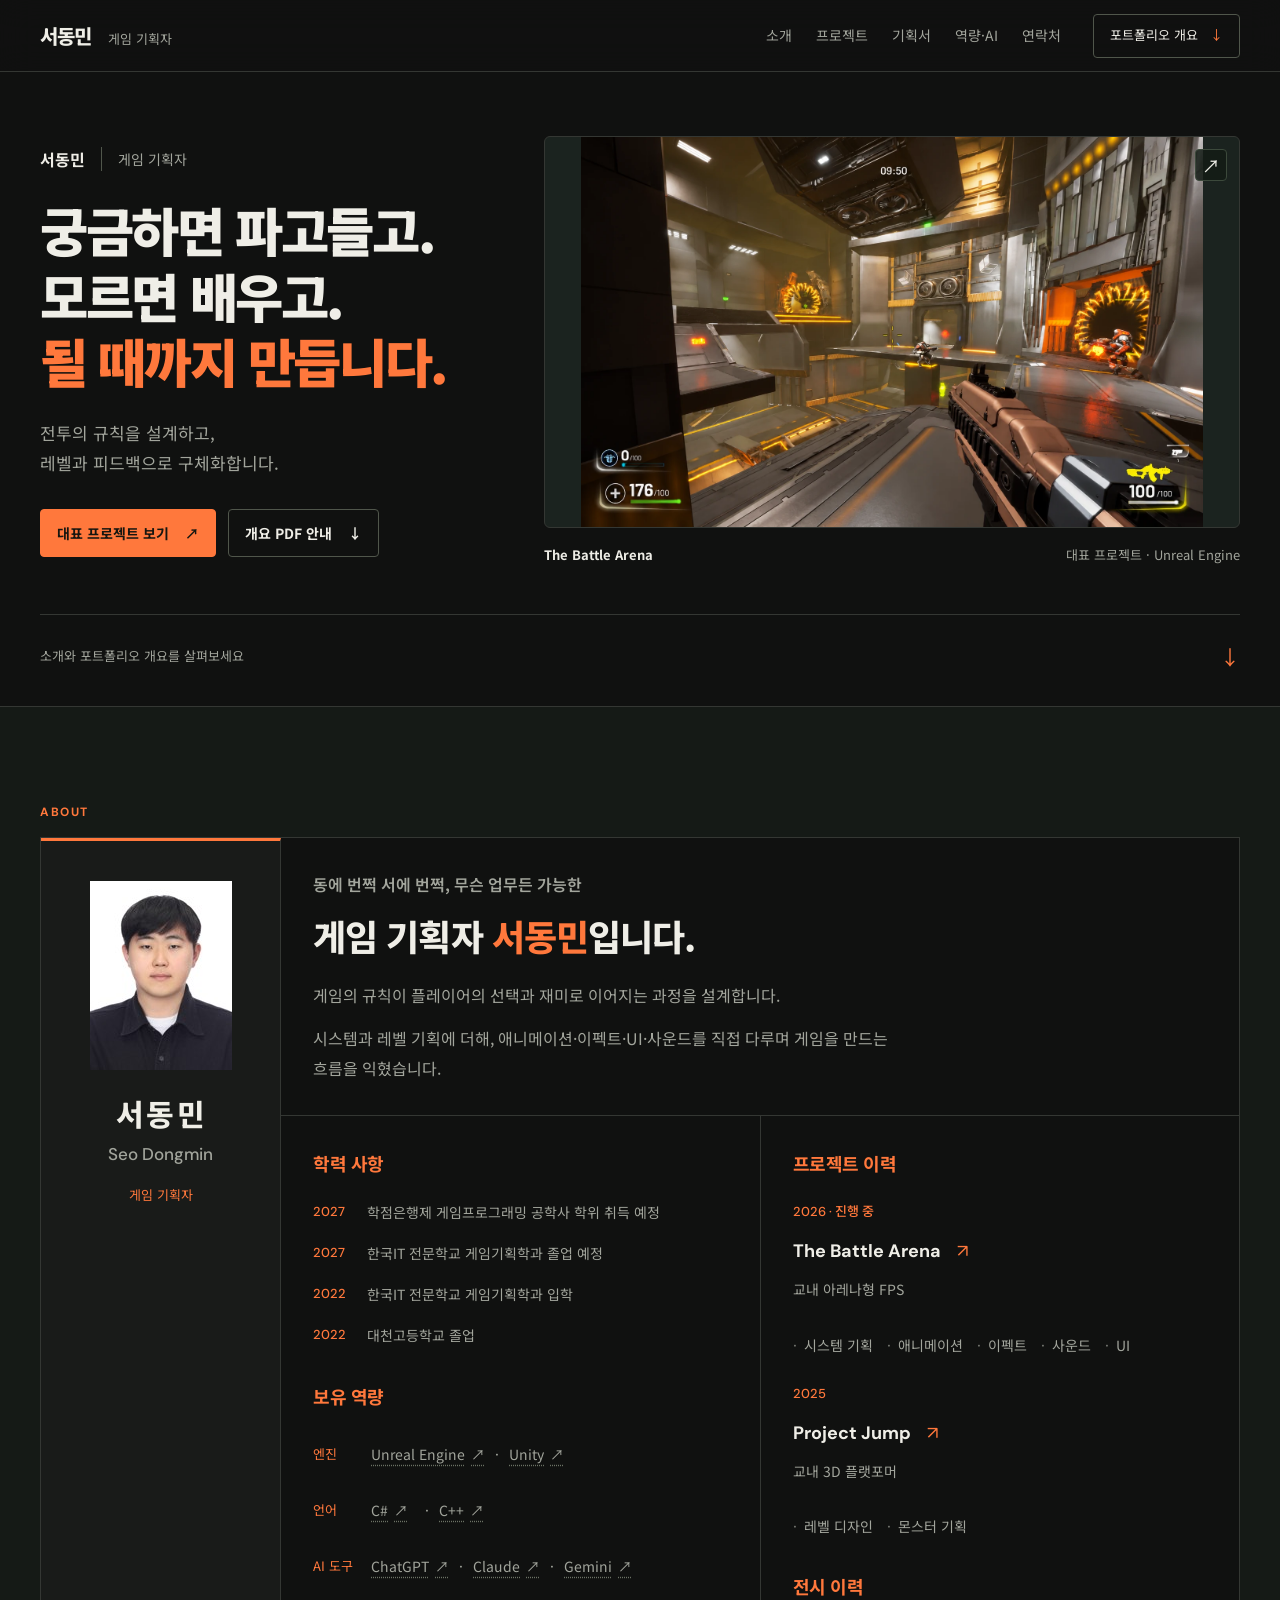
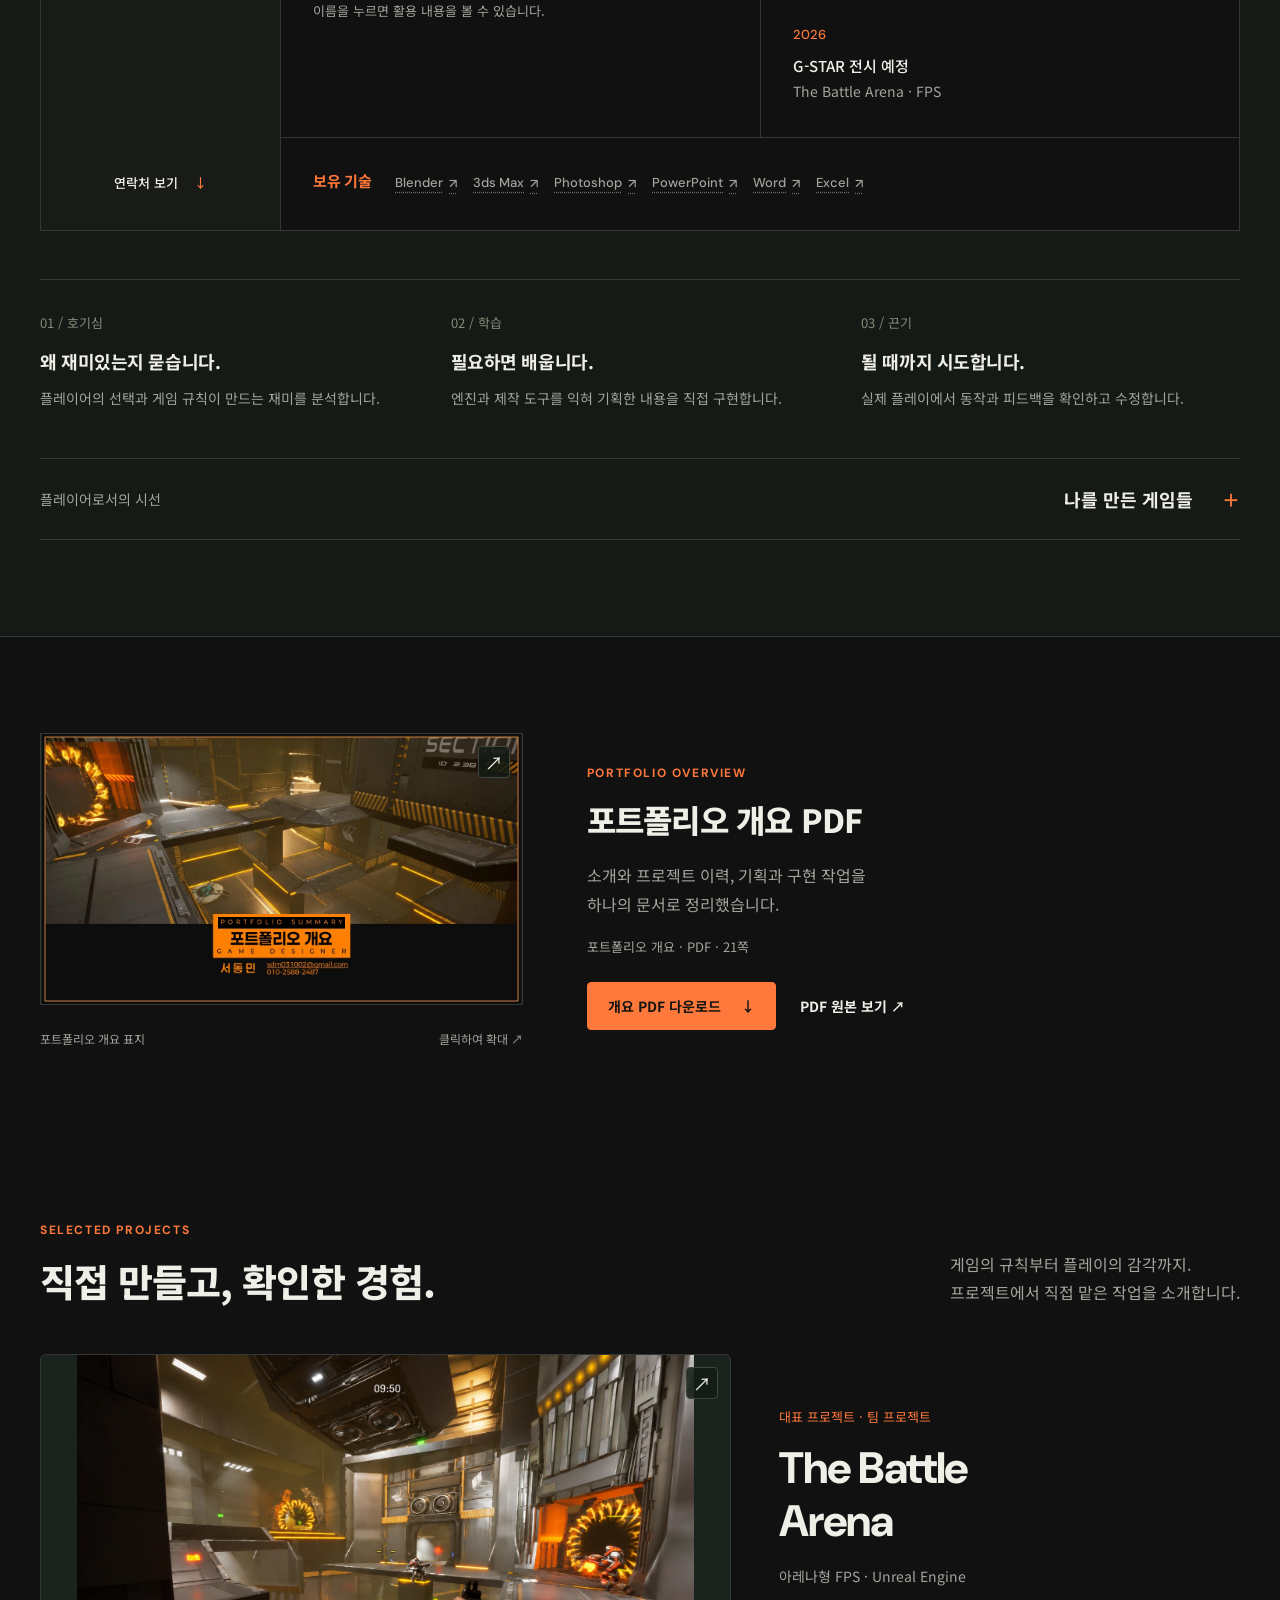
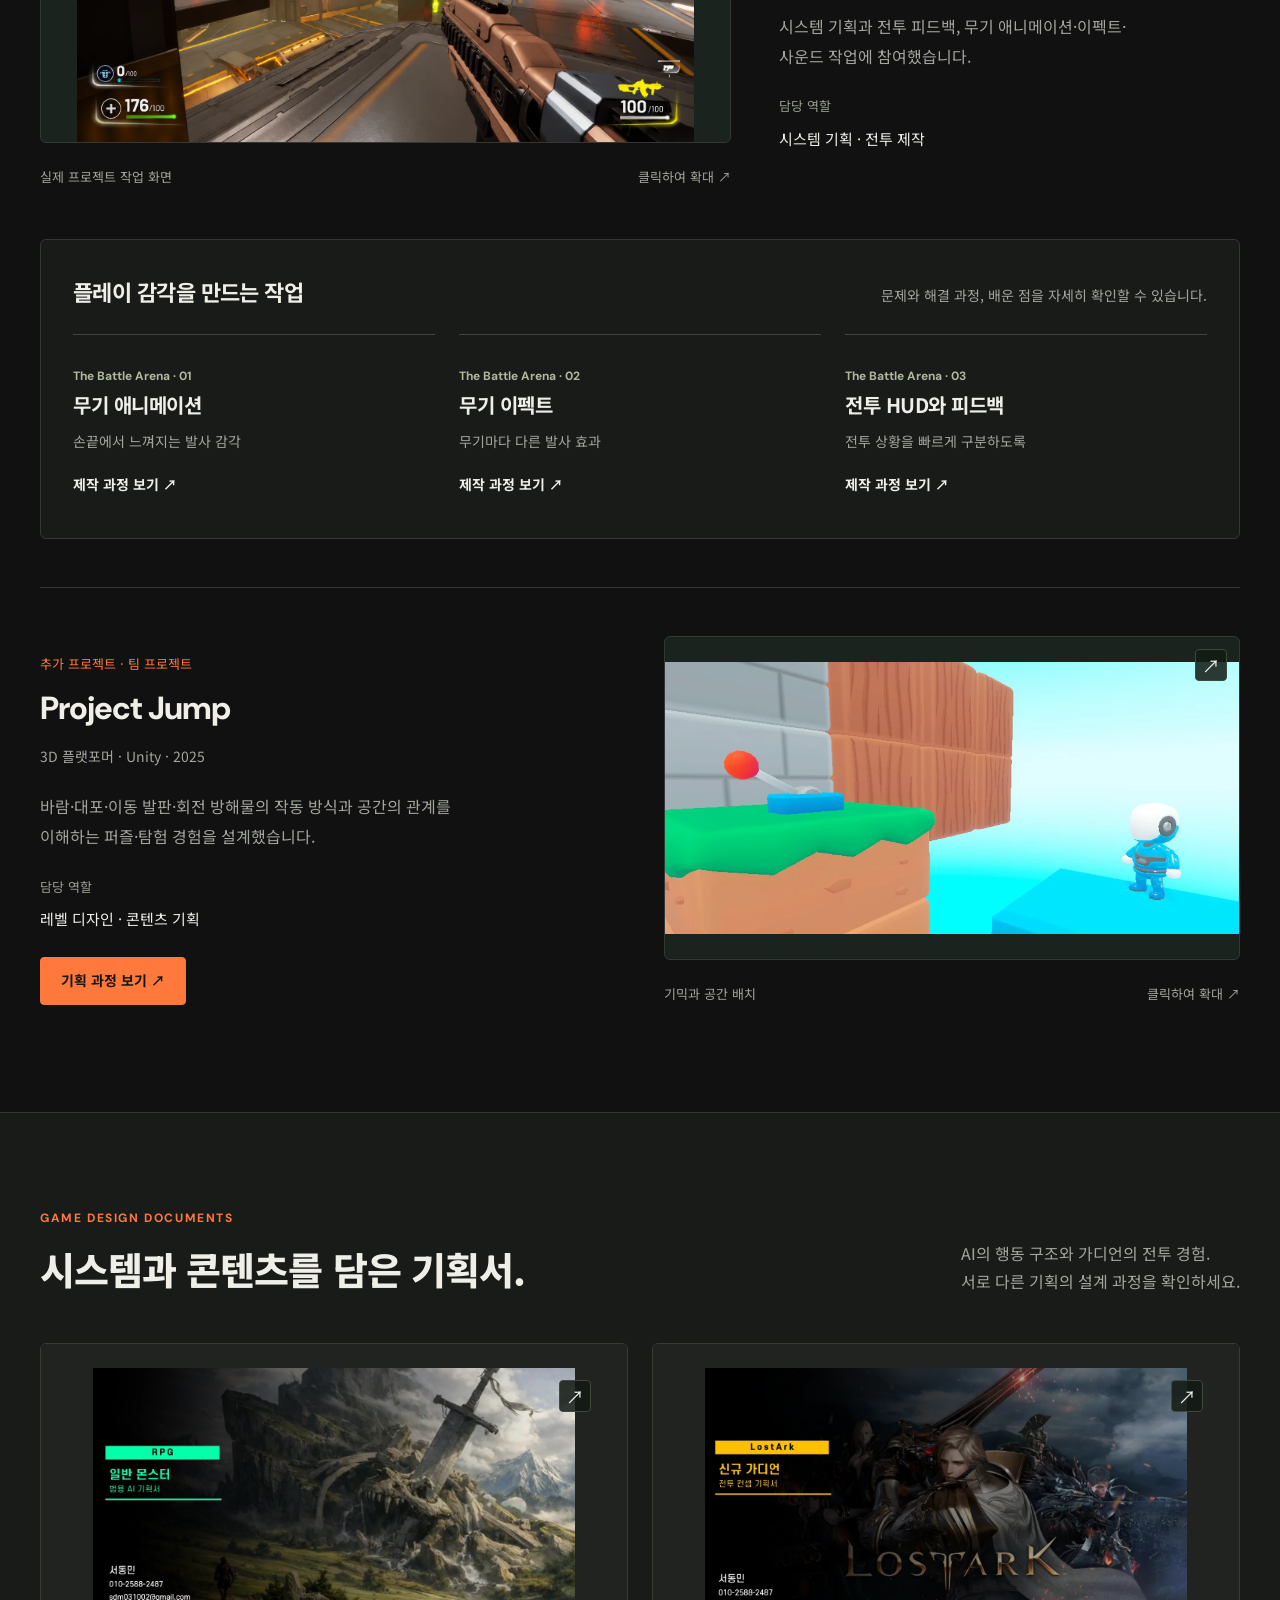
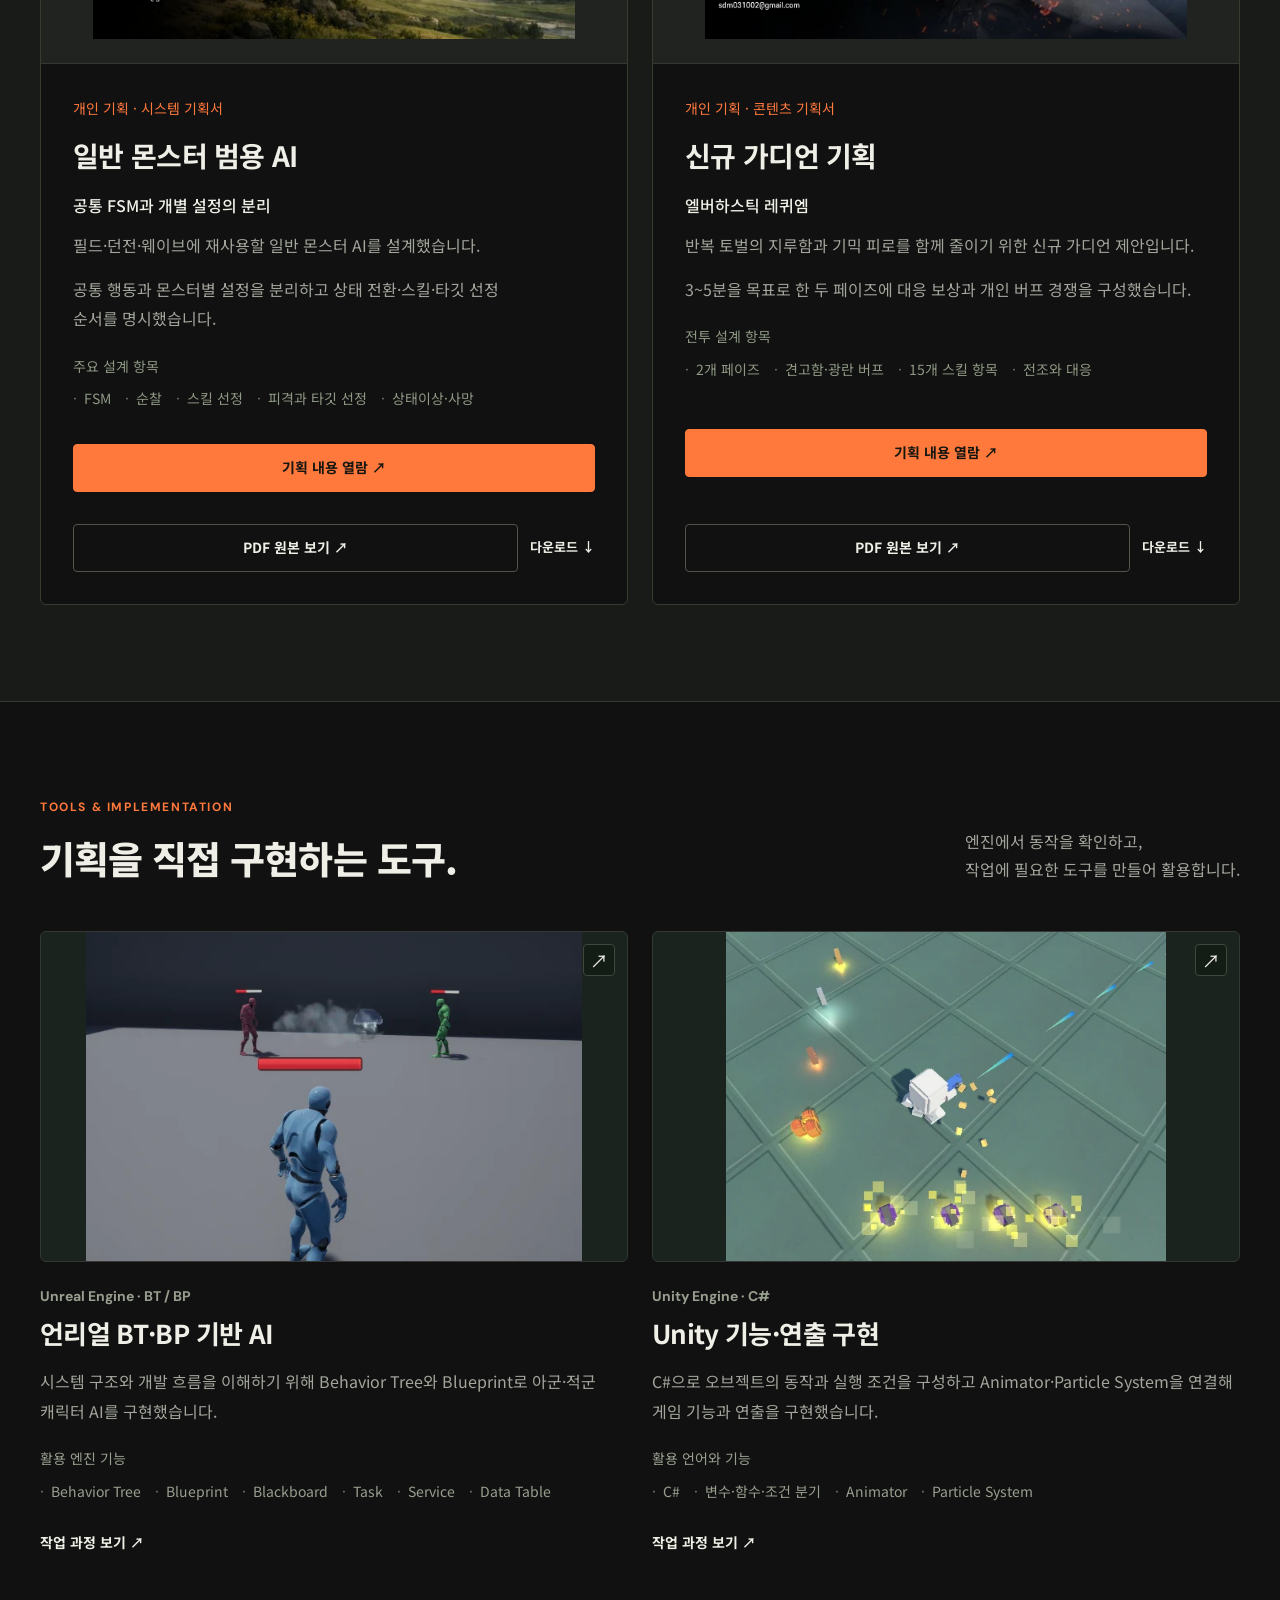
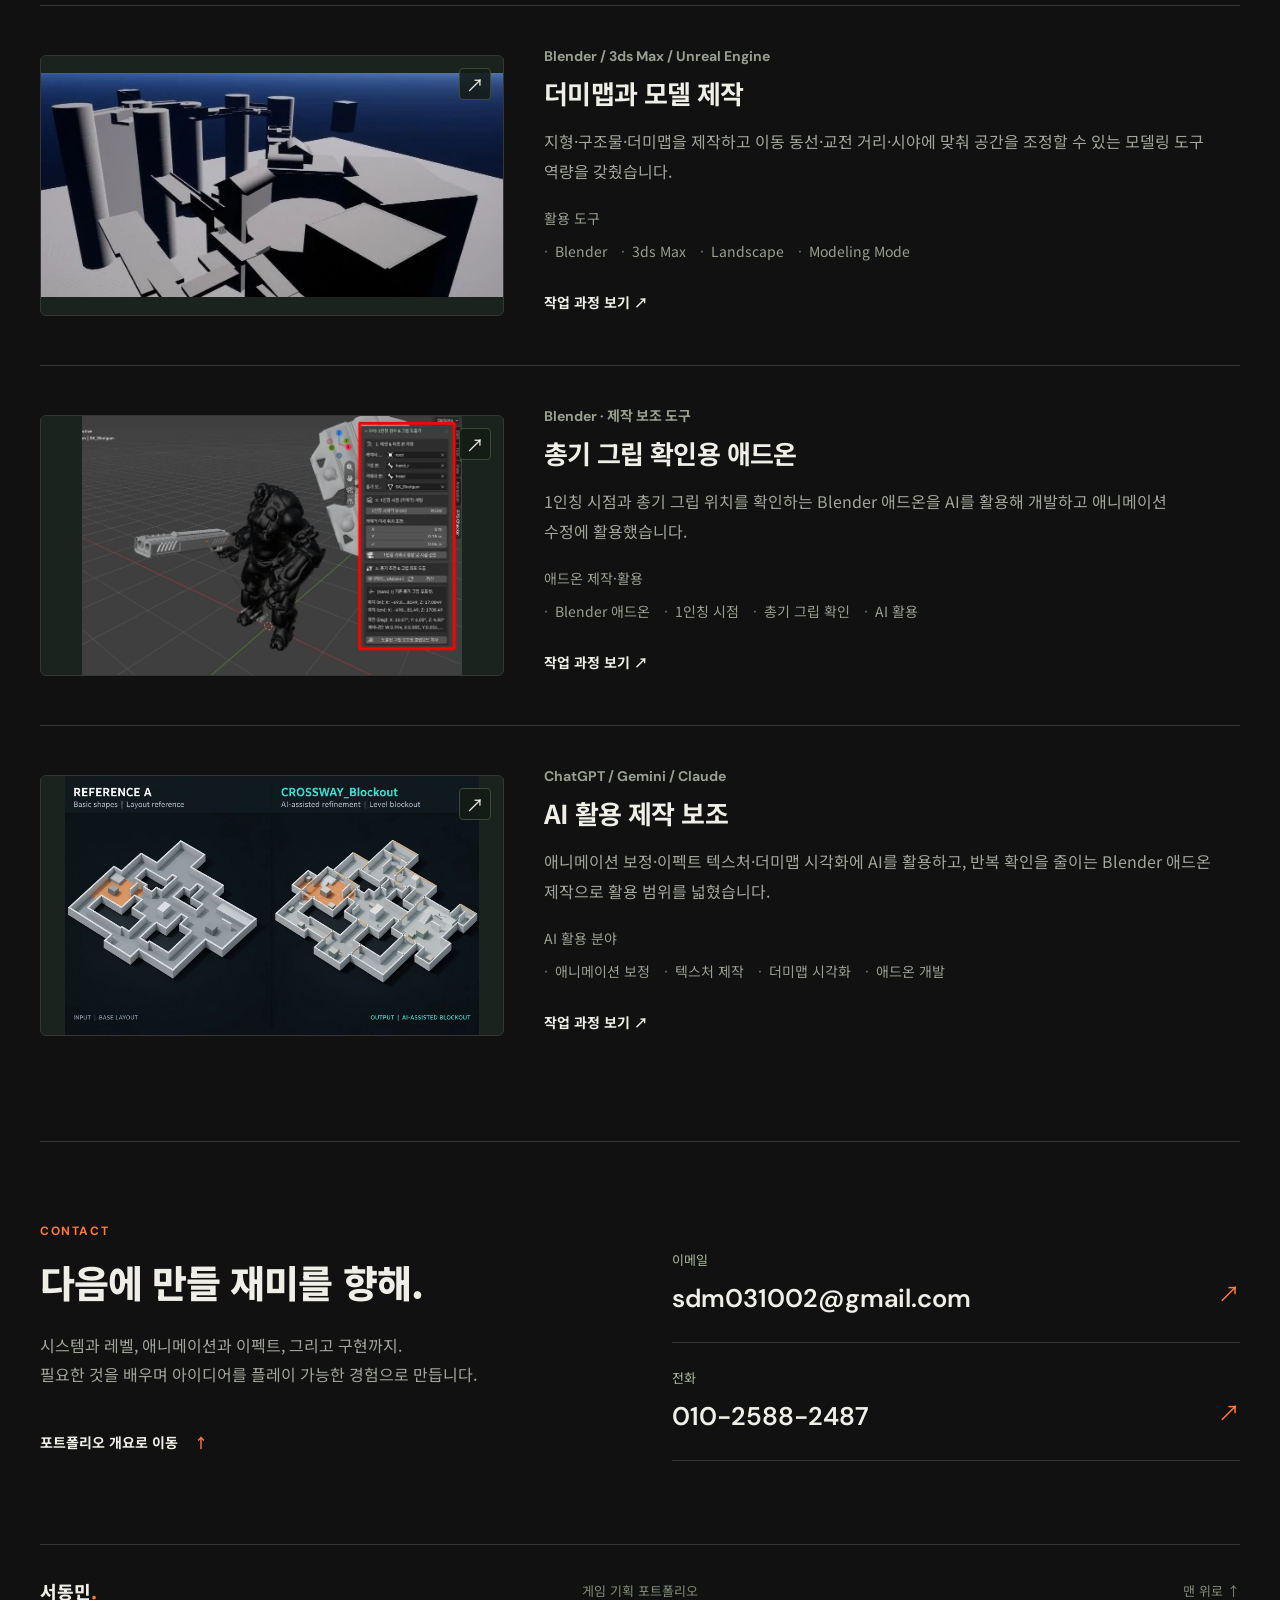
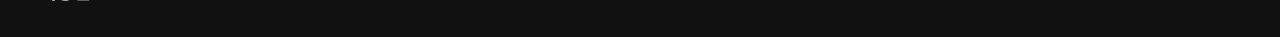
==== 서동민.html @ 9c74a2eb "Make all image enlargement captions open their matching media" ====
<!doctype html>
<html lang="ko">
<head>
  <meta charset="utf-8">
  <meta name="viewport" content="width=device-width, initial-scale=1">
  <meta name="theme-color" content="#101110">
  <meta name="description" content="게임 기획자 서동민의 포트폴리오. The Battle Arena, Project Jump, 시스템·콘텐츠 기획서와 엔진 구현 작업을 소개합니다.">
  <title>서동민 — 게임 기획 포트폴리오</title>
  <link rel="icon" href="assets/favicon.svg" type="image/svg+xml">
  <link rel="preconnect" href="https://fonts.googleapis.com">
  <link rel="preconnect" href="https://fonts.gstatic.com" crossorigin>
  <link href="https://fonts.googleapis.com/css2?family=DM+Sans:wght@500;600;700;800&amp;family=Noto+Sans+KR:wght@400;500;600;700;800;900&amp;display=swap" rel="stylesheet">
  <link rel="stylesheet" href="styles.css?v=20261022-caption-expand">
  <script src="content.js?v=20261022-caption-expand" defer></script>
  <script src="assets.js" defer></script>
  <script src="portfolio.js?v=20261022-caption-expand" defer></script>
</head>
<body>
  <a class="skip-link" href="#main-content">본문으로 건너뛰기</a>
  <div class="scroll-progress" aria-hidden="true"><span></span></div>
  <header class="site-header">
    <nav class="wrap" aria-label="주요 메뉴">
      <a class="brand" href="#home" aria-label="서동민 포트폴리오 첫 화면"><span class="brand-name">서동민</span><span class="brand-role">게임 기획자</span></a>
      <div class="links" id="site-nav"><a href="#about">소개</a><a href="#projects">프로젝트</a><a href="#documents">기획서</a><a href="#skills">역량·AI</a><a href="#contact">연락처</a></div>
      <a class="header-download" id="header-download" href="#portfolio-overview" data-overview-link hidden>포트폴리오 개요 <span aria-hidden="true">↓</span></a>
      <button class="menu-toggle" type="button" aria-label="메뉴" aria-controls="site-nav" aria-expanded="false"><span></span><span></span></button>
    </nav>
  </header>
  <main id="main-content">
    <section class="hero wrap" id="home" aria-labelledby="hero-title">
      <div class="hero-copy">
        <p class="hero-nameplate">서동민 <span>게임 기획자</span></p>
        <h1 id="hero-title">궁금하면 파고들고.<br> 모르면 배우고.<br> <em>될 때까지 만듭니다.</em></h1>
        <p class="hero-intro">전투의 규칙을 설계하고,<br> 레벨과 피드백으로 구체화합니다.</p>
        <div class="actions"><a class="btn primary" href="#battle-arena">대표 프로젝트 보기 <span aria-hidden="true">↗</span></a><a class="btn" id="hero-download" href="#portfolio-overview" data-overview-link hidden>개요 PDF 안내 <span aria-hidden="true">↓</span></a></div>
      </div>
      <figure class="hero-figure"><div class="media-frame" id="hero-media"></div><figcaption><span>The Battle Arena</span><span>대표 프로젝트 · Unreal Engine</span></figcaption></figure>
      <a class="hero-next" href="#about"><span>소개와 포트폴리오 개요를 살펴보세요</span><span aria-hidden="true">↓</span></a>
    </section>

    <section class="about-section section" id="about" aria-labelledby="about-title">
      <div class="wrap">
        <p class="eyebrow">ABOUT</p>
        <div class="profile-board">
          <aside class="profile-identity" id="profile-identity" aria-label="프로필"></aside>
          <div class="profile-main">
            <div class="profile-heading"><p class="profile-kicker" id="profile-kicker"></p><h2 id="about-title">게임 기획자 <br> <em>서동민</em>입니다.</h2><div id="profile-summary"></div></div>
            <div class="profile-facts" id="profile-facts"></div>
            <div class="profile-tools" id="profile-tools"></div>
          </div>
        </div>
        <div class="principles" id="principles"></div>
        <details class="play-history"><summary><span>플레이어로서의 시선</span><span>나를 만든 게임들 <b aria-hidden="true">＋</b></span></summary><div class="play-history-body"><p class="history-intro">FPS와 액션 RPG에서 생존과 전략까지. 플레이한 게임과 작업에 연결한 분석 관점을 정리했습니다.</p><div class="gamegrid" id="gamegrid"></div></div></details>
      </div>
    </section>

    <section class="overview-section section wrap" id="portfolio-overview" aria-labelledby="overview-title">
      <figure class="overview-figure"><div class="media-frame" id="overview-preview"></div><figcaption>포트폴리오 개요 표지 <button type="button" class="caption-expand" data-media-caption aria-haspopup="dialog" aria-controls="image-modal">클릭하여 확대 ↗</button></figcaption></figure>
      <div class="overview-copy"><p class="eyebrow">PORTFOLIO OVERVIEW</p><h2 id="overview-title" tabindex="-1">포트폴리오 개요 PDF</h2><p>소개와 프로젝트 이력, 기획과 구현 작업을<br> 하나의 문서로 정리했습니다.</p><p class="overview-file-meta" id="overview-file-meta"></p><div class="overview-actions" id="overview-actions"></div></div>
    </section>

    <section class="projects-section section" id="projects" aria-labelledby="projects-title">
      <div class="wrap">
        <div class="section-heading"><div><p class="eyebrow">SELECTED PROJECTS</p><h2 id="projects-title">직접 만들고, 확인한 경험.</h2></div><p class="section-intro">게임의 규칙부터 플레이의 감각까지.<br> 프로젝트에서 직접 맡은 작업을 소개합니다.</p></div>
        <article class="featured-project" id="battle-arena" aria-labelledby="battle-title">
          <div class="featured-layout">
            <figure class="project-figure"><div class="media-frame" id="featured-media"></div><figcaption>실제 프로젝트 작업 화면 <button type="button" class="caption-expand" data-media-caption aria-haspopup="dialog" aria-controls="image-modal">클릭하여 확대 ↗</button></figcaption></figure>
            <div class="project-copy"><span class="tag">대표 프로젝트 · 팀 프로젝트</span><h3 id="battle-title">The Battle<br class="desktop-break"> Arena</h3><p class="project-type">아레나형 FPS · Unreal Engine</p><p>시스템 기획과 전투 피드백, 무기 애니메이션·이펙트·사운드 작업에 참여했습니다.</p><dl class="role-list"><div><dt>담당 역할</dt><dd>시스템 기획 · 전투 제작</dd></div></dl></div>
          </div>
          <div class="contribution-block" id="battle-contributions"><div class="subsection-heading"><h4>플레이 감각을 만드는 작업</h4><p>문제와 해결 과정, 배운 점을 자세히 확인할 수 있습니다.</p></div><div class="task-grid" id="battle-tasks"></div></div>
        </article>
        <article class="secondary-project" id="project-jump" aria-labelledby="jump-title">
          <div class="project-copy"><span class="tag">추가 프로젝트 · 팀 프로젝트</span><h3 id="jump-title">Project Jump</h3><p class="project-type">3D 플랫포머 · Unity · 2025</p><p>바람·대포·이동 발판·회전 방해물의 작동 방식과 공간의 관계를 이해하는 퍼즐·탐험 경험을 설계했습니다.</p><dl class="role-list"><div><dt>담당 역할</dt><dd>레벨 디자인 · 콘텐츠 기획</dd></div></dl><div class="actions" id="jump-actions"></div></div>
          <figure class="project-figure"><div class="media-frame" id="jump-media"></div><figcaption>기믹과 공간 배치 <button type="button" class="caption-expand" data-media-caption aria-haspopup="dialog" aria-controls="image-modal">클릭하여 확대 ↗</button></figcaption></figure>
        </article>
      </div>
    </section>

    <section class="documents-section section" id="documents" aria-labelledby="documents-title"><div class="wrap"><div class="section-heading"><div><p class="eyebrow">GAME DESIGN DOCUMENTS</p><h2 id="documents-title">시스템과 콘텐츠를 담은 기획서.</h2></div><p class="section-intro">AI의 행동 구조와 가디언의 전투 경험.<br> 서로 다른 기획의 설계 과정을 확인하세요.</p></div><div class="document-grid" id="document-grid"></div></div></section>

    <section class="skills-section section wrap" id="skills" aria-labelledby="skills-title"><div class="section-heading"><div><p class="eyebrow">TOOLS & IMPLEMENTATION</p><h2 id="skills-title">기획을 직접 구현하는 도구.</h2></div><p class="section-intro">엔진에서 동작을 확인하고,<br> 작업에 필요한 도구를 만들어 활용합니다.</p></div><div class="skills-grid" id="skills-grid"></div></section>

    <section class="contact-section section wrap" id="contact" aria-labelledby="contact-title"><div class="contact-layout"><div><p class="eyebrow">CONTACT</p><h2 id="contact-title">다음에 만들 재미를 향해.</h2><p>시스템과 레벨, 애니메이션과 이펙트, 그리고 구현까지.<br> 필요한 것을 배우며 아이디어를 플레이 가능한 경험으로 만듭니다.</p><a class="text-link" id="footer-download" href="#portfolio-overview" data-overview-link hidden>포트폴리오 개요로 이동 <span aria-hidden="true">↑</span></a></div><div class="contact-links" id="contact-links"></div></div></section>
  </main>
  <footer class="wrap"><a href="#home" class="footer-name">서동민<span>.</span></a><p>게임 기획 포트폴리오</p><a href="#home">맨 위로 ↑</a></footer>

  <dialog id="modal" aria-labelledby="modal-title"><div class="modal-shell"><div class="modal-bar"><h2 id="modal-title" tabindex="-1">작업 상세</h2><button class="modal-close" type="button" aria-label="작업 상세 닫기">닫기 <span aria-hidden="true">×</span></button></div><div id="modal-body" class="modal-body"></div></div></dialog>
  <dialog id="image-modal" aria-labelledby="image-title"><div class="modal-bar"><h2 id="image-title">작업 이미지</h2><button class="image-close" type="button" aria-label="이미지 닫기">닫기 <span aria-hidden="true">×</span></button></div><div class="lightbox-content"><img id="lightbox-image" alt=""><a id="image-original" class="text-link" target="_blank" rel="noopener noreferrer">원본 파일 열기 ↗</a></div></dialog>
</body>
</html>
---- styles.css ----
:root {
  color-scheme: dark;
  --bg: #101110;
  --panel: #191b19;
  --line: #343733;
  --ink: #efeee7;
  --muted: #a2a59c;
  --accent: #ff783c;
  --font: 'Noto Sans KR', 'Malgun Gothic', sans-serif;
  --head: 'DM Sans', 'Noto Sans KR', sans-serif;
  --width: 1240px;
}
* { box-sizing: border-box; }
html { scroll-behavior: smooth; scroll-padding-top: 96px; }
body { margin: 0; background: var(--bg); color: var(--ink); font-family: var(--font); font-size: 16px; line-height: 1.75; -webkit-font-smoothing: antialiased; }
body.modal-open { overflow: hidden; }
h1, h2, h3, h4, p, figure, dl, dd { margin: 0; }
p, dd, li { word-break: keep-all; overflow-wrap: break-word; }
button, a { overflow-wrap: anywhere; }
button { font: inherit; cursor: pointer; }
button, a, summary { -webkit-tap-highlight-color: transparent; }
a { color: inherit; text-decoration: none; }
img, video { display: block; width: 100%; max-width: 100%; }
img { height: auto; }
button { border-radius: 4px; }
[hidden] { display: none !important; }
::selection { color: var(--bg); background: var(--accent); }
:focus-visible { outline: 2px solid var(--accent); outline-offset: 5px; }
.wrap { width: min(var(--width), calc(100% - 80px)); margin-inline: auto; }
.section { padding-block: 96px; }
.skip-link { position: fixed; top: -100px; left: 16px; z-index: 500; padding: 8px 16px; background: var(--accent); color: var(--bg); }
.skip-link:focus { top: 8px; }
.scroll-progress { position: fixed; inset: 0 0 auto; height: 2px; z-index: 200; pointer-events: none; }
.scroll-progress span { display: block; width: 100%; height: 100%; background: var(--accent); transform: scaleX(0); transform-origin: left; }
.site-header { position: sticky; top: 0; z-index: 100; height: 72px; background: #101110ef; border-bottom: 1px solid var(--line); backdrop-filter: blur(16px); }
nav.wrap { display: flex; align-items: center; gap: 32px; height: 100%; }
.brand { display: flex; align-items: baseline; gap: 16px; flex-shrink: 0; }
.brand-name { font-weight: 800; font-size: 20px; letter-spacing: -.8px; }
.brand-role { color: var(--muted); font-size: 13px; }
nav .links { margin-left: auto; display: flex; gap: 24px; }
nav .links a { display: inline-flex; align-items: center; min-height: 44px; font-size: 14px; color: var(--muted); white-space: nowrap; transition: color .18s; }
nav .links a:hover, nav .links a.active { color: var(--accent); }
.header-download { display: inline-flex; min-height: 44px; gap: 12px; align-items: center; color: var(--ink); border: 1px solid #50564b; border-radius: 4px; padding: 8px 16px; font-size: 13px; white-space: nowrap; }
.header-download:hover { border-color: var(--accent); }
.header-download span { color: var(--accent); }
.menu-toggle { display: none; }
.eyebrow { color: var(--accent); font: 700 12px/1.5 var(--head); letter-spacing: 1.6px; margin-bottom: 16px; }
h1, h2, h3, h4 { word-break: keep-all; overflow-wrap: break-word; letter-spacing: -.025em; text-wrap: balance; }
h2 { font-size: 38px; line-height: 1.35; font-weight: 800; }
.prose { line-height: 1.85; word-break: keep-all; overflow-wrap: break-word; }
.prose > p { font-size: inherit; line-height: inherit; color: inherit; text-wrap: pretty; }
.prose > p + p { margin-top: 14px; }
.work-subtitle { word-break: keep-all; overflow-wrap: break-word; }
.role-items { display: flex; flex-wrap: wrap; align-items: baseline; gap: 6px 14px; margin: 0; padding: 0; list-style: none; }
.role-items > li { position: relative; flex: 0 1 auto; max-width: 100%; min-width: 0; padding-left: 11px; font-size: inherit; line-height: 1.8; word-break: keep-all; overflow-wrap: break-word; }
.role-items > li::before { content: '·'; position: absolute; left: 0; color: currentColor; opacity: .7; }
.section-heading { display: flex; align-items: flex-end; justify-content: space-between; gap: 32px; margin-bottom: 48px; }
.section-intro { max-width: 430px; color: var(--muted); font-size: 16px; line-height: 1.75; word-break: keep-all; }
.actions { display: flex; flex-wrap: wrap; align-items: center; gap: 12px; }
.btn { display: inline-flex; align-items: center; justify-content: center; gap: 20px; min-height: 48px; max-width: 100%; padding: 12px 20px; background: transparent; color: var(--ink); border: 1px solid #50564b; border-radius: 4px; font-size: 14px; font-weight: 700; line-height: 1.5; text-align: center; transition: background .18s, border-color .18s, transform .18s; }
.btn.primary { background: var(--accent); color: #161610; border-color: var(--accent); }
.btn:hover { transform: translateY(-2px); border-color: var(--accent); background: #2a3025; }
.btn.primary:hover { background: #f9a35b; }
.text-link { display: inline-flex; align-items: center; gap: 16px; min-height: 44px; padding: 8px 0; background: none; color: var(--ink); border: 0; border-radius: 0; font-size: 14px; font-weight: 700; }
.text-link span, .text-link:hover { color: var(--accent); }

/* The opening gives the actual project more room than the introduction. */
.hero { display: grid; grid-template-columns: minmax(0, .8fr) minmax(0, 1.2fr); gap: 40px; align-items: center; padding-top: 64px; padding-bottom: 32px; }
.hero-copy { min-width: 0; }
.hero-nameplate { display: flex; align-items: center; gap: 16px; font-size: 16px; font-weight: 700; margin-bottom: 24px; }
.hero-nameplate span { color: var(--muted); font-size: 14px; font-weight: 400; padding-left: 16px; border-left: 1px solid #50564b; }
.hero h1 { font-size: clamp(44px, 4.1vw, 60px); line-height: 1.25; font-weight: 900; letter-spacing: -.045em; }
.hero h1 em { color: var(--accent); font-style: normal; }
.hero-intro { max-width: 400px; margin-top: 24px; color: var(--muted); font-size: 17px; line-height: 1.75; }
.hero .actions { margin-top: 32px; gap: 12px; }
.hero .btn { padding-inline: 16px; gap: 16px; }
.hero-figure { min-width: 0; }
.hero-figure figcaption { display: flex; justify-content: space-between; flex-wrap: wrap; gap: 8px 16px; margin-top: 16px; font-size: 13px; color: var(--muted); }
.hero-figure figcaption > span:first-child { color: var(--ink); font-weight: 700; }
.hero-next { grid-column: 1 / -1; display: flex; align-items: center; justify-content: space-between; gap: 16px; padding: 24px 0 0; margin-top: 8px; border-top: 1px solid var(--line); font-size: 13px; color: var(--muted); }
.hero-next > span:last-child { color: var(--accent); font-size: 20px; }

/* Media keeps its own color and complete frame. */
.media-frame { position: relative; width: 100%; aspect-ratio: 16 / 9; overflow: hidden; background: #1b231f; border: 1px solid var(--line); border-radius: 6px; }
.media-trigger { position: relative; display: block; width: 100%; height: auto; padding: 0; border: 0; border-radius: 0; background: transparent; text-align: left; color: var(--ink); cursor: zoom-in; }
.media-frame > .media-trigger { height: 100%; }
.media-image { width: 100%; height: 100%; object-fit: contain; }
.media-trigger img { width: 100%; height: 100%; object-fit: contain; }
.media-expand { position: absolute; right: 12px; top: 12px; display: grid; place-items: center; width: 32px; height: 32px; border-radius: 4px; background: #131b15dc; border: 1px solid #3c493b; color: #efeee7; font-size: 18px; line-height: 1; pointer-events: none; }
.media-trigger:hover .media-expand { border-color: var(--accent); color: var(--accent); }
.project-figure figcaption { display: flex; flex-wrap: wrap; justify-content: space-between; gap: 8px; margin-top: 12px; color: var(--muted); font-size: 13px; }
.project-figure figcaption span { color: #999f90; }
.caption-expand { display: inline-flex; align-items: center; min-height: 44px; padding: 0; border: 0; background: transparent; color: inherit; font: inherit; cursor: pointer; }
.caption-expand:hover, .caption-expand:focus-visible { color: var(--accent); }
.project-figure figcaption, .overview-figure figcaption { align-items: center; }
.tag { display: inline-block; margin-bottom: 16px; font-size: 13px; line-height: 1.5; color: var(--accent); }
.projects-section { padding-top: 64px; }
.featured-project { padding-bottom: 48px; }
.featured-layout { display: grid; grid-template-columns: minmax(0, 1.2fr) minmax(0, .8fr); gap: 48px; align-items: center; }
.project-copy { min-width: 0; }
.project-copy h3 { font: 800 44px/1.2 var(--head); letter-spacing: -.03em; margin-bottom: 16px; }
.project-type { color: var(--muted); font-size: 14px !important; margin-bottom: 24px; }
.project-copy > p:not(.project-type), .project-copy > .prose { color: var(--muted); font-size: 16px; line-height: 1.85; max-width: 42ch; word-break: keep-all; }
.role-list { margin-top: 24px; }
.role-list > div { display: grid; gap: 8px; }
.role-list dt { color: #999f90; font-size: 13px; }
.role-list dd { font-size: 15px; color: var(--ink); }
.project-copy > .text-link, .project-copy > .actions { margin-top: 24px; }
.subsection-heading { display: flex; justify-content: space-between; align-items: baseline; flex-wrap: wrap; gap: 16px; margin-bottom: 24px; }
.subsection-heading h4 { font-size: 22px; font-weight: 700; }
.subsection-heading p { color: var(--muted); font-size: 14px; }
.contribution-block { padding: 32px; background: var(--panel); margin-top: 40px; border: 1px solid var(--line); border-radius: 6px; }
.task-grid { display: grid; grid-template-columns: repeat(3, minmax(0, 1fr)); gap: 24px; }
.task-item { display: flex; flex-direction: column; align-items: flex-start; gap: 8px; padding-top: 24px; border-top: 1px solid #42473d; min-width: 0; }
.task-copy .eyebrow { font-size: 12px; letter-spacing: 0; margin-bottom: 8px; color: #aeb99e; }
.task-copy h4 { font-size: 20px; margin-bottom: 8px; }
.task-copy p { font-size: 14px; color: var(--muted); line-height: 1.7; }
.task-item > button { margin-top: auto; }
.secondary-project { display: grid; grid-template-columns: minmax(0, 1fr) minmax(0, 1fr); align-items: center; gap: 48px; padding-top: 48px; border-top: 1px solid var(--line); }
.secondary-project .project-copy h3 { font-size: 32px; }
.secondary-project .project-copy > p:not(.project-type), .secondary-project .project-copy > .prose { max-width: 46ch; }

/* Documents use readable covers rather than decorative crops. */
.documents-section { background: var(--panel); border-block: 1px solid var(--line); }
.document-grid { display: grid; grid-template-columns: repeat(2, minmax(0, 1fr)); gap: 24px; }
.doc-card { display: flex; flex-direction: column; min-width: 0; background: var(--bg); border: 1px solid #363c30; border-radius: 6px; overflow: hidden; }
.doc-preview { height: 320px; padding: 24px; background: #20231f; border-bottom: 1px solid var(--line); }
.doc-preview .media-trigger { width: 100%; height: 100%; }
.doc-preview img { object-fit: contain; width: 100%; height: 100%; }
.doc-content { display: flex; flex-direction: column; align-items: flex-start; flex: 1; padding: 32px; }
.doc-tag { font-size: 14px; color: var(--accent); margin-bottom: 16px; }
.doc-content h3 { font-size: 28px; line-height: 1.4; margin-bottom: 16px; }
.doc-content > p, .doc-content > .prose { font-size: 16px; line-height: 1.85; color: var(--muted); word-break: keep-all; }
.doc-content > .work-subtitle { font-size: 16px; font-weight: 500; color: var(--ink); margin-bottom: 12px; }
.doc-meta { font-size: 14px; margin-top: 20px; color: #8e9884; }
.doc-meta small { display: block; font-size: 14px; margin-bottom: 8px; }
.doc-meta span { display: block; font-size: 14px; line-height: 1.8; }
.doc-actions { display: flex; flex-wrap: wrap; gap: 12px; width: 100%; padding-top: 32px; margin-top: auto; }
.doc-actions .btn { flex: 1 1 auto; }
.doc-actions .text-link { font-size: 13px; }

/* Two engine studies followed by shorter, wider tool studies. */
.skills-grid { display: grid; grid-template-columns: repeat(2, minmax(0, 1fr)); gap: 40px 24px; }
.skill-item { display: flex; flex-direction: column; min-width: 0; }
.skill-item > figure { width: 100%; aspect-ratio: 16 / 9; overflow: hidden; background: #1b231f; border: 1px solid var(--line); border-radius: 6px; }
.skill-item > figure .media-trigger { height: 100%; }
.skill-item .skill-copy { padding-top: 24px; }
.skill-copy > .eyebrow, .skill-copy > small { display: block; font-size: 14px; color: #999f90; letter-spacing: 0; margin-bottom: 8px; }
.skill-copy h3 { font-size: 26px; line-height: 1.4; margin-bottom: 16px; }
.skill-copy > p, .skill-copy > .prose { font-size: 16px; line-height: 1.85; color: var(--muted); word-break: keep-all; }
.skill-copy .role { font-size: 14px; line-height: 1.8; color: #999f90; margin-top: 20px; }
.skill-copy .role small { display: block; margin-bottom: 8px; font-size: 14px; }
.skill-copy > button, .skill-copy > .actions { margin-top: 16px; }
.skill-item:nth-child(n+3) { grid-column: 1 / -1; display: grid; grid-template-columns: minmax(0, .8fr) minmax(0, 1.2fr); gap: 40px; align-items: center; padding-top: 40px; border-top: 1px solid var(--line); }
.skill-item:nth-child(n+3) .skill-copy { padding-top: 0; }

/* The profile follows the overview document's identity / history / tools layout. */
.about-section { background: #151a16; border-block: 1px solid var(--line); }
.profile-board { display: grid; grid-template-columns: 240px minmax(0, 1fr); border: 1px solid var(--line); background: var(--bg); }
.profile-identity { display: flex; flex-direction: column; justify-content: space-between; align-items: center; gap: 48px; padding: 40px 24px 24px; border-top: 3px solid var(--accent); border-right: 1px solid var(--line); background: var(--panel); text-align: center; }
.profile-portrait { width: 142px; height: 189px; object-fit: contain; margin: 0 auto 24px; background: #fff; }
.profile-person-name { font-size: 30px; font-weight: 800; line-height: 1.3; letter-spacing: .08em; margin-left: .08em; }
.profile-english-name { font: 500 17px/1.6 var(--head); color: var(--muted); margin-top: 8px; }
.profile-person-role { display: inline-block; color: var(--accent); font-size: 13px; margin-top: 16px; }
.profile-contact { font-size: 13px; font-weight: 500; }
.profile-main { min-width: 0; }
.profile-heading { padding: 32px; border-bottom: 1px solid var(--line); }
.profile-kicker { font-size: 16px; font-weight: 600; color: var(--muted); word-break: keep-all; margin-bottom: 12px; }
.profile-heading h2 { font-size: 36px; line-height: 1.4; }
.profile-heading h2 br { display: none; }
.profile-heading h2 em { font-style: normal; color: var(--accent); }
.profile-summary-text { max-width: 65ch; font-size: 16px; line-height: 1.85; word-break: keep-all; color: var(--muted); margin-top: 20px; }
.profile-facts { display: grid; grid-template-columns: repeat(auto-fit, minmax(min(100%, 320px), 1fr)); gap: 1px; background: var(--line); }
.profile-fact-column { min-width: 0; padding: 32px; background: var(--bg); }
.profile-group + .profile-group { margin-top: 32px; }
.profile-group h3, .profile-tools h3 { font-size: 18px; color: var(--accent); margin-bottom: 20px; }
.profile-timeline, .profile-projects { list-style: none; margin: 0; padding: 0; }
.profile-timeline { display: grid; gap: 16px; }
.profile-timeline li { display: grid; grid-template-columns: 42px minmax(0, 1fr); gap: 12px; }
.profile-timeline li > span, .profile-date { color: var(--accent); font: 500 13px/1.8 var(--head); }
.profile-timeline p, .profile-capabilities, .profile-projects p, .profile-exhibition { font-size: 14px; line-height: 1.8; color: var(--muted); word-break: keep-all; }
.profile-capabilities { display: grid; gap: 12px; }
.profile-capabilities > div { display: grid; grid-template-columns: 46px minmax(0, 1fr); gap: 12px; }
.profile-capabilities dt { align-self: center; color: var(--accent); font-size: 13px; }
.capability-list { display: flex; flex-wrap: wrap; align-items: center; gap: 0 10px; padding: 0; margin: 0; list-style: none; }
.capability-list > li { display: inline-flex; align-items: center; gap: 10px; min-width: 0; }
.capability-list > li + li::before { content: '·'; color: var(--muted); }
.capability-button { display: inline-flex; align-items: center; min-width: 44px; min-height: 44px; max-width: 100%; padding: 6px 0; border: 0; background: transparent; color: var(--muted); font: inherit; line-height: 1.6; text-align: left; text-decoration: underline dotted; text-decoration-color: #6c7265; text-underline-offset: 5px; cursor: pointer; transition: color .15s, text-decoration-color .15s; }
.capability-button:hover, .capability-button:focus-visible { color: var(--accent); text-decoration-color: var(--accent); }
.capability-button { gap: 6px; }
.capability-arrow { display: inline-block; flex-shrink: 0; color: inherit; font-size: 1em; line-height: 1; }
.capability-hint { margin-top: 12px; color: var(--muted); font-size: 13px; line-height: 1.7; word-break: keep-all; }
.profile-projects li + li { margin-top: 24px; }
.profile-date { display: block; margin-bottom: 6px; }
.profile-project-name { display: inline-flex; align-items: center; gap: 16px; min-height: 44px; font: 700 18px/1.5 var(--head); margin-bottom: 4px; }
.profile-project-name span { color: var(--accent); font-weight: 400; }
.profile-project-name:hover { color: var(--accent); }
.profile-projects p + p { margin-top: 4px; }
.profile-role-items { margin-top: 6px; font-size: 14px; line-height: 1.8; color: var(--muted); }
.profile-exhibition strong { display: block; font-size: 15px; color: var(--ink); font-weight: 500; }
.profile-tools { display: flex; align-items: baseline; flex-wrap: wrap; gap: 16px 24px; padding: 24px 32px; border-top: 1px solid var(--line); }
.profile-tools h3 { font-size: 15px; margin: 0; }
.profile-tools ul { display: flex; flex-wrap: wrap; gap: 8px 16px; padding: 0; margin: 0; list-style: none; font: 500 13px/1.7 var(--head); color: var(--muted); }
.principles { display: grid; grid-template-columns: repeat(3, minmax(0, 1fr)); gap: 32px; border-top: 1px solid var(--line); padding-top: 32px; margin-top: 48px; }
.principle > span, .principle > small { display: block; color: #838b79; font-size: 13px; margin-bottom: 12px; }
.principle b, .principle h3 { display: block; font-size: 18px; font-weight: 700; margin-bottom: 8px; letter-spacing: -.025em; }
.principle p { font-size: 14px; color: var(--muted); line-height: 1.75; word-break: keep-all; }
.play-history { margin-top: 48px; border-top: 1px solid var(--line); border-bottom: 1px solid var(--line); }
.play-history > summary { display: flex; align-items: center; justify-content: space-between; flex-wrap: wrap; gap: 16px; min-height: 80px; padding: 16px 0; cursor: pointer; list-style: none; }
.play-history > summary::-webkit-details-marker { display: none; }
.play-history > summary > span:first-child { color: var(--muted); font-size: 14px; }
.play-history > summary > span:last-child { font-size: 18px; font-weight: 700; }
.play-history > summary b { color: var(--accent); margin-left: 24px; display: inline-block; }
.play-history[open] > summary b { transform: rotate(45deg); }
.play-history-body { padding: 16px 0 32px; }
.history-intro { font-size: 16px; color: var(--muted); margin-bottom: 24px; max-width: 70ch; }
.gamegrid { display: grid; grid-template-columns: repeat(3, minmax(0, 1fr)); gap: 16px; }
.game { min-width: 0; border: 1px solid #363c30; border-radius: 4px; background: var(--bg); }
.game > summary { position: relative; min-height: 170px; padding: 24px; cursor: pointer; list-style: none; }
.game > summary::-webkit-details-marker { display: none; }
.game summary small { display: block; font-size: 13px; color: #a9b99a; }
.game summary strong { display: block; font-size: 22px; line-height: 1.4; margin: 12px 0; }
.game summary span { font-size: 14px; color: var(--muted); line-height: 1.6; display: block; }
.game[open] { grid-column: 1 / -1; }
.game[open] > summary { min-height: 0; border-bottom: 1px solid var(--line); }
.inside { padding: 24px; }
.draft-label { color: #a9b99a; font-size: 13px; margin-bottom: 24px; }
.game-story { display: grid; grid-template-columns: repeat(3, minmax(0, 1fr)); gap: 32px; list-style: none; padding: 0; margin: 0; }
.game-story b { font-size: 15px; }
.game-story p { font-size: 16px; color: var(--muted); line-height: 1.8; margin-top: 16px; word-break: keep-all; }

.overview-section { display: grid; grid-template-columns: minmax(0, .85fr) minmax(0, 1.15fr); gap: 64px; align-items: center; }
.overview-figure { min-width: 0; }
.overview-figure .media-frame { border-radius: 0; }
.overview-figure figcaption { display: flex; justify-content: space-between; flex-wrap: wrap; gap: 8px; margin-top: 12px; font-size: 12px; color: var(--muted); }
.overview-copy { min-width: 0; }
.overview-copy h2 { font-size: 32px; }
.overview-copy > p:not(.eyebrow) { font-size: 16px; line-height: 1.8; color: var(--muted); margin-top: 20px; word-break: keep-all; }
.overview-copy .overview-file-meta { font-size: 13px !important; margin-top: 16px !important; }
.overview-actions { display: flex; align-items: center; flex-wrap: wrap; gap: 12px 24px; margin-top: 24px; }
.contact-section { padding-block: 80px; border-top: 1px solid var(--line); }
.contact-layout { display: grid; grid-template-columns: minmax(0, 1fr) minmax(0, 1fr); gap: 64px; align-items: center; }
.contact-layout h2 { margin-bottom: 24px; }
.contact-layout p:not(.eyebrow) { font-size: 16px; line-height: 1.8; color: var(--muted); word-break: keep-all; }
.contact-layout .btn, .contact-layout > div > .text-link { margin-top: 32px; }
.contact-link { position: relative; display: block; padding: 24px 40px 24px 0; border-bottom: 1px solid #343733; }
.contact-link small { display: block; color: #a9b99a; font-size: 13px; margin-bottom: 8px; }
.contact-link strong { font: 600 clamp(20px, 2vw, 28px)/1.5 var(--head); overflow-wrap: anywhere; word-break: normal; }
.contact-link > span { position: absolute; right: 0; bottom: 30px; color: var(--accent); font-size: 22px; }
.contact-link:hover strong { color: var(--accent); }
footer.wrap { display: flex; align-items: center; justify-content: space-between; flex-wrap: wrap; gap: 24px; border-top: 1px solid var(--line); padding-block: 24px; color: #838b79; font-size: 13px; }
.footer-name { font-size: 18px; font-weight: 800; color: var(--ink); }
.footer-name span { color: var(--accent); }
footer > a:last-child { display: inline-flex; align-items: center; min-height: 44px; }

/* Fixed close controls stay outside the long, scrollable reading area. */
dialog { width: min(1120px, calc(100% - 48px)); max-width: none; max-height: calc(100dvh - 48px); padding: 0; border: 1px solid #626b56; border-radius: 8px; background: var(--bg); color: var(--ink); overflow: hidden; }
dialog::backdrop { background: #000c; backdrop-filter: blur(6px); }
.modal-shell { display: flex; flex-direction: column; max-height: calc(100dvh - 50px); }
.modal-bar { position: sticky; top: 0; z-index: 5; display: flex; align-items: center; justify-content: space-between; gap: 24px; flex: 0 0 auto; padding: 16px 24px; border-bottom: 1px solid var(--line); background: var(--panel); }
.modal-bar h2 { font-size: 20px; line-height: 1.5; }
.modal-close, .image-close { flex-shrink: 0; display: flex; align-items: center; gap: 12px; min-height: 44px; padding: 8px 16px; border: 1px solid #616b55; background: transparent; color: var(--ink); font-size: 14px; line-height: 1.3; }
.modal-close span, .image-close span { font-size: 21px; line-height: 1; }
.modal-close:hover, .image-close:hover { border-color: var(--accent); }
.modal-body { padding: 32px; overflow-y: auto; overscroll-behavior: contain; }
#modal[data-mode="capability"] { width: min(720px, calc(100% - 48px)); }
.capability-overview .eyebrow { margin-bottom: 12px; font-size: 13px; letter-spacing: 0; }
.capability-overview > p:last-child { max-width: 55ch; font-size: 18px; line-height: 1.8; word-break: keep-all; }
.capability-section { margin-top: 32px; }
.capability-section h3 { margin-bottom: 16px; font-size: 18px; }
.capability-abilities { display: grid; gap: 16px; margin: 0; padding-left: 20px; }
.capability-abilities > li { padding-left: 4px; font-size: 16px; line-height: 1.8; color: var(--muted); word-break: keep-all; }
.capability-abilities > li::marker { color: var(--accent); }
.capability-related { border-top: 1px solid var(--line); padding-top: 24px; }
.capability-work-links { display: grid; gap: 8px; }
.capability-work-link { display: flex; align-items: center; justify-content: space-between; gap: 16px; width: 100%; min-height: 48px; padding: 12px 16px; border: 1px solid var(--line); background: var(--panel); color: var(--ink); font: inherit; font-size: 14px; line-height: 1.6; text-align: left; cursor: pointer; transition: border-color .15s; }
.capability-work-link > span:first-child { min-width: 0; word-break: keep-all; }
.capability-work-link > span:last-child { color: var(--accent); }
.capability-work-link:hover { border-color: var(--accent); }
.work-modal-heading { margin-bottom: 32px; }
.work-modal-heading .eyebrow { letter-spacing: 0; font-size: 13px; }
.work-modal-heading h3 { font-size: 28px; margin-bottom: 16px; }
.work-modal-heading p, .work-modal-heading > .prose { max-width: 680px; color: var(--muted); font-size: 16px; line-height: 1.85; }
.work-modal-heading .work-subtitle { color: var(--ink); font-size: 18px; margin-bottom: 12px; }
.work-modal-heading .role { display: grid; gap: 8px; margin-top: 24px; padding-left: 16px; border-left: 2px solid var(--line); color: var(--muted); font-size: 15px; }
.work-modal-heading .role small { display: block; font-size: 14px; color: #999f90; }
.modal-summary-grid { display: grid; grid-template-columns: repeat(3, minmax(0, 1fr)); gap: 24px; padding: 24px; background: var(--panel); border: 1px solid var(--line); border-radius: 4px; }
.modal-summary-card { min-width: 0; }
.modal-summary-card small { display: block; color: var(--accent); font-size: 13px; margin-bottom: 12px; }
.modal-summary-card strong { display: block; font-size: 17px; margin-bottom: 12px; word-break: keep-all; overflow-wrap: break-word; }
.modal-summary-card p { font-size: 15px; line-height: 1.75; color: var(--muted); word-break: keep-all; }
.detail-sections { margin-top: 40px; }
.detail-section { border-top: 1px solid var(--line); padding-top: 32px; margin-top: 32px; scroll-margin-top: 16px; }
.detail-section h3 { font-size: 24px; margin-bottom: 24px; }
.detail-section h4 { font-size: 19px; line-height: 1.5; margin-bottom: 12px; }
.detail-section p, .detail-section li { max-width: 680px; font-size: 16px; line-height: 1.85; color: #c8cec0; word-break: keep-all; }
.detail-section p + p { margin-top: 24px; }
.detail-section ul { padding-left: 24px; }
.detail-section li + li { margin-top: 16px; }
.detail-content { width: 100%; max-width: 680px; }
.detail-content > .prose + .prose { margin-top: 26px; }
.detail-section .prose > p + p { margin-top: 14px; }
.detail-group + .detail-group { margin-top: 28px; }
.detail-group h4 { font-size: 19px; font-weight: 700; line-height: 1.5; margin: 0 0 12px; }
.detail-group-body { max-width: 680px; }
.detail-group-body > .prose + .prose { margin-top: 20px; }
.detail-section .detail-group-list { margin: 0; padding-left: 20px; list-style: disc; }
.detail-section .detail-group-list > li { padding-left: 3px; }
.detail-section .detail-group-list > li + li { margin-top: 12px; }
.detail-section .check { max-width: 100%; border-left: 2px solid var(--accent); padding: 12px 16px; margin-top: 24px; background: var(--panel); font-size: 14px; color: var(--muted); }
.detail-check { border-left: 2px solid var(--accent); padding: 16px; margin-top: 24px; background: var(--panel); }
.detail-check small { display: block; color: var(--muted); font-size: 14px; margin-bottom: 8px; }
.detail-check p { font-size: 14px; }
.detail-check .check-items { display: grid; gap: 8px; list-style: none; margin: 0; padding: 0; }
.detail-check .check-items > li { position: relative; padding-left: 14px; font-size: 14px; line-height: 1.8; }
.detail-check .check-items > li + li { margin-top: 0; }
.detail-check .check-items > li::before { content: '·'; position: absolute; left: 0; color: currentColor; opacity: .7; }
.evidence-gallery { display: grid; grid-template-columns: repeat(2, minmax(0, 1fr)); gap: 24px; margin-top: 32px; }
/* Keep caption height in the grid flow; a 100% media height would consume it. */
.evidence-gallery > figure { display: grid; grid-template-rows: auto auto; align-content: start; gap: 12px; min-width: 0; }
.evidence-gallery .media-trigger { height: auto; min-height: 0; aspect-ratio: 16 / 10; overflow: hidden; background: #1b231f; border: 1px solid var(--line); }
.evidence-gallery .media-trigger img { position: absolute; inset: 0; object-fit: contain; }
.evidence-caption { margin-top: 0; font-size: 13px; line-height: 1.7; color: var(--muted); overflow-wrap: anywhere; }
.modal-source { border-top: 1px solid var(--line); margin-top: 32px; padding-top: 24px; color: #838b79; font-size: 13px; }
.modal-action-links { display: flex; flex-wrap: wrap; gap: 12px; margin-top: 24px; }
#image-modal { width: min(1440px, calc(100% - 32px)); }
#image-modal[open] { display: flex; flex-direction: column; }
.lightbox-content { display: flex; align-items: center; flex-direction: column; gap: 16px; padding: 24px; max-height: calc(100dvh - 142px); overflow: auto; overscroll-behavior: contain; }
#image-modal .lightbox-content { flex: 1; min-height: 0; max-height: none; }
#lightbox-image { width: auto; height: auto; max-width: 100%; max-height: calc(100dvh - 230px); object-fit: contain; }
#lightbox-image { flex-shrink: 0; }
#image-original { flex-shrink: 0; }
.video-player { display: block; width: 100%; max-height: calc(100dvh - 220px); background: #000; }

@media (max-width: 1180px) {
  nav.wrap { gap: 24px; }
  nav .links { gap: 20px; }
  .brand { gap: 12px; }
  .brand-role { display: none; }
  .hero { gap: 32px; }
  .hero h1 { font-size: 48px; }
  .hero .actions { gap: 8px; }
  .hero .btn { font-size: 13px; gap: 12px; padding-inline: 13px; }
  .featured-layout, .secondary-project { gap: 32px; }
  .project-copy h3 { font-size: 38px; }
  .section-heading { align-items: flex-start; }
  h2 { font-size: 34px; }
  .section-intro { max-width: 350px; }
}
@media (max-width: 1024px) {
  .wrap { width: calc(100% - 64px); }
  .section { padding-block: 80px; }
  .hero { padding-top: 48px; gap: 24px; }
  .hero h1 { font-size: 42px; }
  .hero-intro { font-size: 16px; }
  .hero .actions { flex-direction: column; align-items: flex-start; margin-top: 24px; }
  .hero .btn { min-height: 44px; }
  .hero-figure figcaption { font-size: 13px; }
  .hero-figure figcaption > span { width: 100%; }
  .header-download { font-size: 12px; padding-inline: 12px; }
  nav .links { gap: 16px; }
  nav .links a { font-size: 13px; }
  .project-copy h3 { font-size: 34px; }
  .contribution-block { padding: 24px; }
  .task-grid { gap: 20px; }
  .task-copy h4 { font-size: 18px; }
  .subsection-heading p { font-size: 13px; }
  .section-intro { max-width: 315px; font-size: 15px; }
  .doc-preview { height: 280px; padding: 24px 16px; }
  .doc-content { padding: 24px; }
  .doc-content h3 { font-size: 26px; }
  .skill-item:nth-child(n+3) { gap: 32px; }
  .profile-board { grid-template-columns: 200px minmax(0, 1fr); }
  .profile-identity { padding-inline: 20px; }
  .profile-heading, .profile-fact-column { padding: 24px; }
  .profile-heading h2 { font-size: 32px; }
  .profile-tools { padding: 24px; }
  .profile-timeline li { grid-template-columns: 1fr; gap: 4px; }
  .profile-capabilities > div { grid-template-columns: 1fr; gap: 2px; }
  .overview-section { gap: 40px; }
  .contact-layout { gap: 40px; }
}
@media (max-width: 768px) {
  html { scroll-padding-top: 88px; }
  .site-header { height: 64px; }
  nav.wrap { gap: 16px; }
  .brand-role { display: inline; }
  .header-download { margin-left: auto; }
  .menu-toggle { display: flex; align-items: center; justify-content: center; flex-direction: column; gap: 6px; width: 44px; height: 44px; padding: 10px; border: 0; background: transparent; }
  .menu-toggle span { display: block; width: 22px; height: 2px; background: var(--ink); transition: transform .18s; }
  .menu-toggle[aria-expanded='true'] span:first-child { transform: translateY(4px) rotate(45deg); }
  .menu-toggle[aria-expanded='true'] span:last-child { transform: translateY(-4px) rotate(-45deg); }
  nav .links { display: none; position: absolute; top: 64px; left: 0; right: 0; padding: 16px 32px 24px; margin: 0; background: #191b19; border-bottom: 1px solid #42473d; box-shadow: 0 16px 32px #0006; }
  nav .links.is-open { display: flex; flex-direction: column; gap: 0; }
  nav .links a { padding: 12px 0; min-height: 48px; font-size: 16px; border-bottom: 1px solid var(--line); }
  .hero { grid-template-columns: 1fr; gap: 32px; padding-top: 40px; }
  .hero h1 { font-size: clamp(36px, 6.4vw, 48px); }
  .hero-copy .actions { flex-direction: row; margin-top: 24px; gap: 12px; }
  .hero .btn { padding-inline: 20px; font-size: 14px; min-height: 48px; }
  .hero-nameplate { margin-bottom: 24px; }
  .hero-intro { margin-top: 24px; }
  .hero-figure figcaption > span { width: auto; }
  .hero-next { margin-top: 0; padding-top: 24px; }
  .section-heading { display: block; margin-bottom: 32px; }
  .section-intro { margin-top: 20px; max-width: 100%; font-size: 16px; }
  .projects-section { padding-top: 48px; }
  .featured-layout { display: flex; flex-direction: column; gap: 32px; }
  .featured-layout .project-copy { order: -1; width: 100%; }
  .project-figure { width: 100%; }
  .project-copy h3 { font-size: 32px; }
  .desktop-break { display: none; }
  .project-type { margin-bottom: 16px; }
  .project-copy > p:not(.project-type), .project-copy > .prose { max-width: 64ch; }
  .project-copy > .text-link { margin-top: 16px; }
  .contribution-block { margin-top: 32px; }
  .task-grid { grid-template-columns: 1fr; gap: 0; }
  .task-item { display: flex; flex-direction: row; align-items: center; justify-content: space-between; flex-wrap: wrap; gap: 16px; padding-block: 24px; }
  .task-item:last-child { padding-bottom: 0; }
  .task-copy .eyebrow { font-size: 13px; }
  .task-copy h4 { font-size: 20px; }
  .task-item > button { margin-top: 0; }
  .secondary-project { grid-template-columns: 1fr; gap: 32px; }
  .document-grid { grid-template-columns: 1fr; gap: 24px; }
  .doc-preview { height: 240px; padding: 16px; }
  .doc-content { padding: 24px 20px; }
  .doc-content h3 { font-size: 24px; }
  .doc-actions { gap: 8px; }
  .doc-actions .btn { width: 100%; }
  .skills-grid { grid-template-columns: 1fr; gap: 32px; }
  .skill-copy h3 { font-size: 24px; }
  .skill-item:nth-child(n+3) { display: flex; flex-direction: column; align-items: stretch; gap: 24px; padding-top: 32px; }
  .profile-board { grid-template-columns: 1fr; }
  .profile-identity { flex-direction: row; flex-wrap: wrap; justify-content: space-between; align-items: flex-end; gap: 16px; padding: 24px; border-right: 0; border-bottom: 1px solid var(--line); text-align: left; }
  .profile-person { display: grid; grid-template-columns: 85px minmax(0, 1fr); column-gap: 24px; align-items: center; }
  .profile-portrait { grid-row: 1 / 4; width: 85px; height: 113px; margin: 0; }
  .profile-person-name { font-size: 26px; margin: 0; align-self: end; }
  .profile-english-name { font-size: 15px; margin-top: 0; }
  .profile-person-role { margin-top: 0; align-self: start; }
  .profile-timeline li { grid-template-columns: 42px minmax(0, 1fr); gap: 12px; }
  .profile-capabilities > div { grid-template-columns: 46px minmax(0, 1fr); gap: 12px; }
  .overview-section { gap: 32px; }
  .overview-copy h2 { font-size: 28px; }
  .overview-actions { gap: 8px 16px; }
  .principles { gap: 24px; }
  .principle b, .principle h3 { font-size: 17px; }
  .gamegrid { grid-template-columns: repeat(2, minmax(0, 1fr)); }
  .game-story { grid-template-columns: 1fr; gap: 24px; }
  .contact-layout { grid-template-columns: 1fr; gap: 32px; }
  .contact-links { width: 100%; }
  .contact-link strong { font-size: 26px; }
  .modal-summary-grid { grid-template-columns: 1fr; gap: 0; padding: 8px 16px; }
  .modal-summary-card { display: grid; grid-template-columns: 24px minmax(0, 1fr) 24px; align-items: center; gap: 12px; min-height: 48px; padding-block: 12px; }
  .modal-summary-card + .modal-summary-card { border-top: 1px solid var(--line); }
  .modal-summary-card small { margin: 0; }
  .modal-summary-card strong { font-size: 16px; line-height: 1.5; margin: 0; }
  .modal-summary-card p { display: none; }
  .modal-summary-card > span { text-align: right; color: var(--muted); }
}
@media (max-width: 620px) {
  .wrap { width: calc(100% - 40px); }
  .section { padding-block: 56px; }
  h2 { font-size: 30px; line-height: 1.4; }
  .eyebrow { font-size: 12px; margin-bottom: 12px; }
  .brand-name { font-size: 18px; }
  .brand-role { font-size: 12px; }
  .brand { gap: 12px; }
  .header-download { display: none; }
  .menu-toggle { margin-left: auto; }
  nav .links { padding-inline: 20px; }
  .hero { padding-top: 32px; padding-bottom: 24px; gap: 32px; }
  .hero h1 { font-size: clamp(32px, 8.6vw, 40px); line-height: 1.3; }
  .hero-nameplate { font-size: 15px; margin-bottom: 20px; gap: 12px; }
  .hero-nameplate span { font-size: 13px; padding-left: 12px; }
  .hero-intro { margin-top: 20px; font-size: 16px; }
  .hero-copy .actions { gap: 8px; }
  .hero .btn { padding: 12px 14px; font-size: 13px; gap: 12px; }
  .hero-figure figcaption { margin-top: 12px; font-size: 13px; gap: 4px; }
  .hero-figure figcaption > span { width: 100%; }
  .hero-next { font-size: 12px; padding-top: 20px; }
  .section-intro { font-size: 16px; line-height: 1.75; }
  .section-intro br { display: none; }
  .projects-section { padding-top: 40px; }
  .section-heading { margin-bottom: 32px; }
  .project-copy h3 { font-size: 32px; }
  .project-copy > p:not(.project-type), .project-copy > .prose { font-size: 16px; }
  .role-list { margin-top: 20px; }
  .role-list dd { font-size: 15px; }
  .project-figure figcaption { font-size: 12px; }
  .featured-project { padding-bottom: 32px; }
  .contribution-block { padding: 24px 20px; }
  .subsection-heading { gap: 12px; margin-bottom: 24px; }
  .subsection-heading h4 { font-size: 20px; }
  .subsection-heading p { font-size: 14px; }
  .task-item { padding-block: 20px; }
  .task-copy p { font-size: 15px; }
  .secondary-project { padding-top: 32px; }
  .document-grid, .skills-grid { grid-template-columns: 1fr; gap: 24px; }
  .doc-preview { height: 260px; padding: 20px; }
  .doc-content { padding: 24px; }
  .doc-content h3 { font-size: 26px; }
  .doc-actions .btn { width: auto; }
  .doc-actions { gap: 12px; padding-top: 24px; }
  .skill-item .skill-copy { padding-top: 20px; }
  .skill-item:nth-child(n+3) { display: flex; flex-direction: column; gap: 20px; padding-top: 32px; align-items: stretch; }
  .skill-copy h3 { font-size: 24px; }
  .skills-grid { row-gap: 40px; }
  .profile-identity { padding: 24px 20px; }
  .profile-contact { margin-left: auto; }
  .profile-heading { padding: 24px 20px; }
  .profile-kicker { font-size: 14px; max-width: 22ch; }
  .profile-heading h2 { font-size: 30px; }
  .profile-heading h2 br { display: block; }
  .profile-summary-text { font-size: 16px; }
  .profile-facts { grid-template-columns: 1fr; }
  .profile-fact-column { padding: 24px 20px; }
  .profile-timeline li, .profile-capabilities > div { grid-template-columns: 1fr; gap: 4px; }
  .profile-group h3 { font-size: 19px; }
  .profile-timeline p, .profile-capabilities, .profile-projects p, .profile-exhibition { font-size: 15px; }
  .profile-role-items { font-size: 15px; }
  .profile-tools { padding: 24px 20px; }
  .principles { grid-template-columns: 1fr; gap: 24px; margin-top: 32px; }
  .principle b, .principle h3 { font-size: 18px; }
  .principle p { font-size: 15px; }
  .play-history { margin-top: 32px; }
  .play-history > summary { gap: 8px; }
  .play-history > summary > span { width: 100%; }
  .gamegrid { grid-template-columns: 1fr; }
  .game > summary { min-height: 155px; padding: 20px; }
  .inside { padding: 20px; }
  .overview-section { grid-template-columns: 1fr; gap: 24px; }
  .overview-copy { order: -1; }
  .overview-copy h2 { font-size: 28px; }
  .overview-copy > p br { display: none; }
  .overview-actions { gap: 12px; }
  .overview-figure { max-width: 100%; }
  .contact-section { padding-block: 56px; }
  .contact-layout p:not(.eyebrow) br { display: none; }
  .contact-link strong { font-size: 22px; }
  .contact-link { padding-right: 28px; }
  footer.wrap { font-size: 12px; gap: 16px; }
  footer p { display: none; }
  dialog { width: calc(100% - 16px); max-height: calc(100dvh - 16px); border-radius: 6px; }
  #modal[data-mode="capability"] { width: calc(100% - 16px); }
  .modal-shell { max-height: calc(100dvh - 18px); }
  .modal-bar { gap: 16px; padding: 12px 16px; }
  .modal-bar h2 { font-size: 17px; }
  .modal-close, .image-close { padding: 8px 10px; gap: 8px; font-size: 13px; }
  .modal-body { padding: 24px 20px; }
  .work-modal-heading { margin-bottom: 24px; }
  .work-modal-heading h3 { font-size: 25px; }
  .modal-summary-grid { padding-inline: 16px; }
  .modal-summary-card strong { font-size: 17px; }
  .detail-sections { margin-top: 32px; }
  .detail-section { padding-top: 24px; margin-top: 24px; }
  .detail-section h3 { font-size: 24px; margin-bottom: 20px; }
  .detail-section h4 { font-size: 18px; margin-bottom: 12px; }
  .detail-section .detail-group h4 { font-size: 18px; line-height: 1.5; margin-bottom: 12px; }
  .evidence-gallery { grid-template-columns: 1fr; gap: 24px; }
  #image-modal { width: calc(100% - 16px); }
  .lightbox-content { padding: 16px; max-height: calc(100dvh - 114px); }
  #lightbox-image { max-height: calc(100dvh - 208px); }
}
@media (max-width: 360px) {
  .hero h1 { font-size: 32px; }
  .hero-copy .actions { flex-direction: column; align-items: stretch; }
  .hero .btn { min-height: 48px; }
  .brand-role { display: none; }
  h2 { font-size: 28px; }
  .doc-content { padding: 20px; }
  .doc-preview { height: 230px; padding: 16px; }
  .contact-link strong { font-size: 18px; }
  .modal-bar { gap: 8px; }
  .modal-bar h2 { font-size: 16px; }
}
@media (prefers-reduced-motion: reduce) {
  html { scroll-behavior: auto; }
  *, *::before, *::after { transition: none !important; animation: none !important; }
}
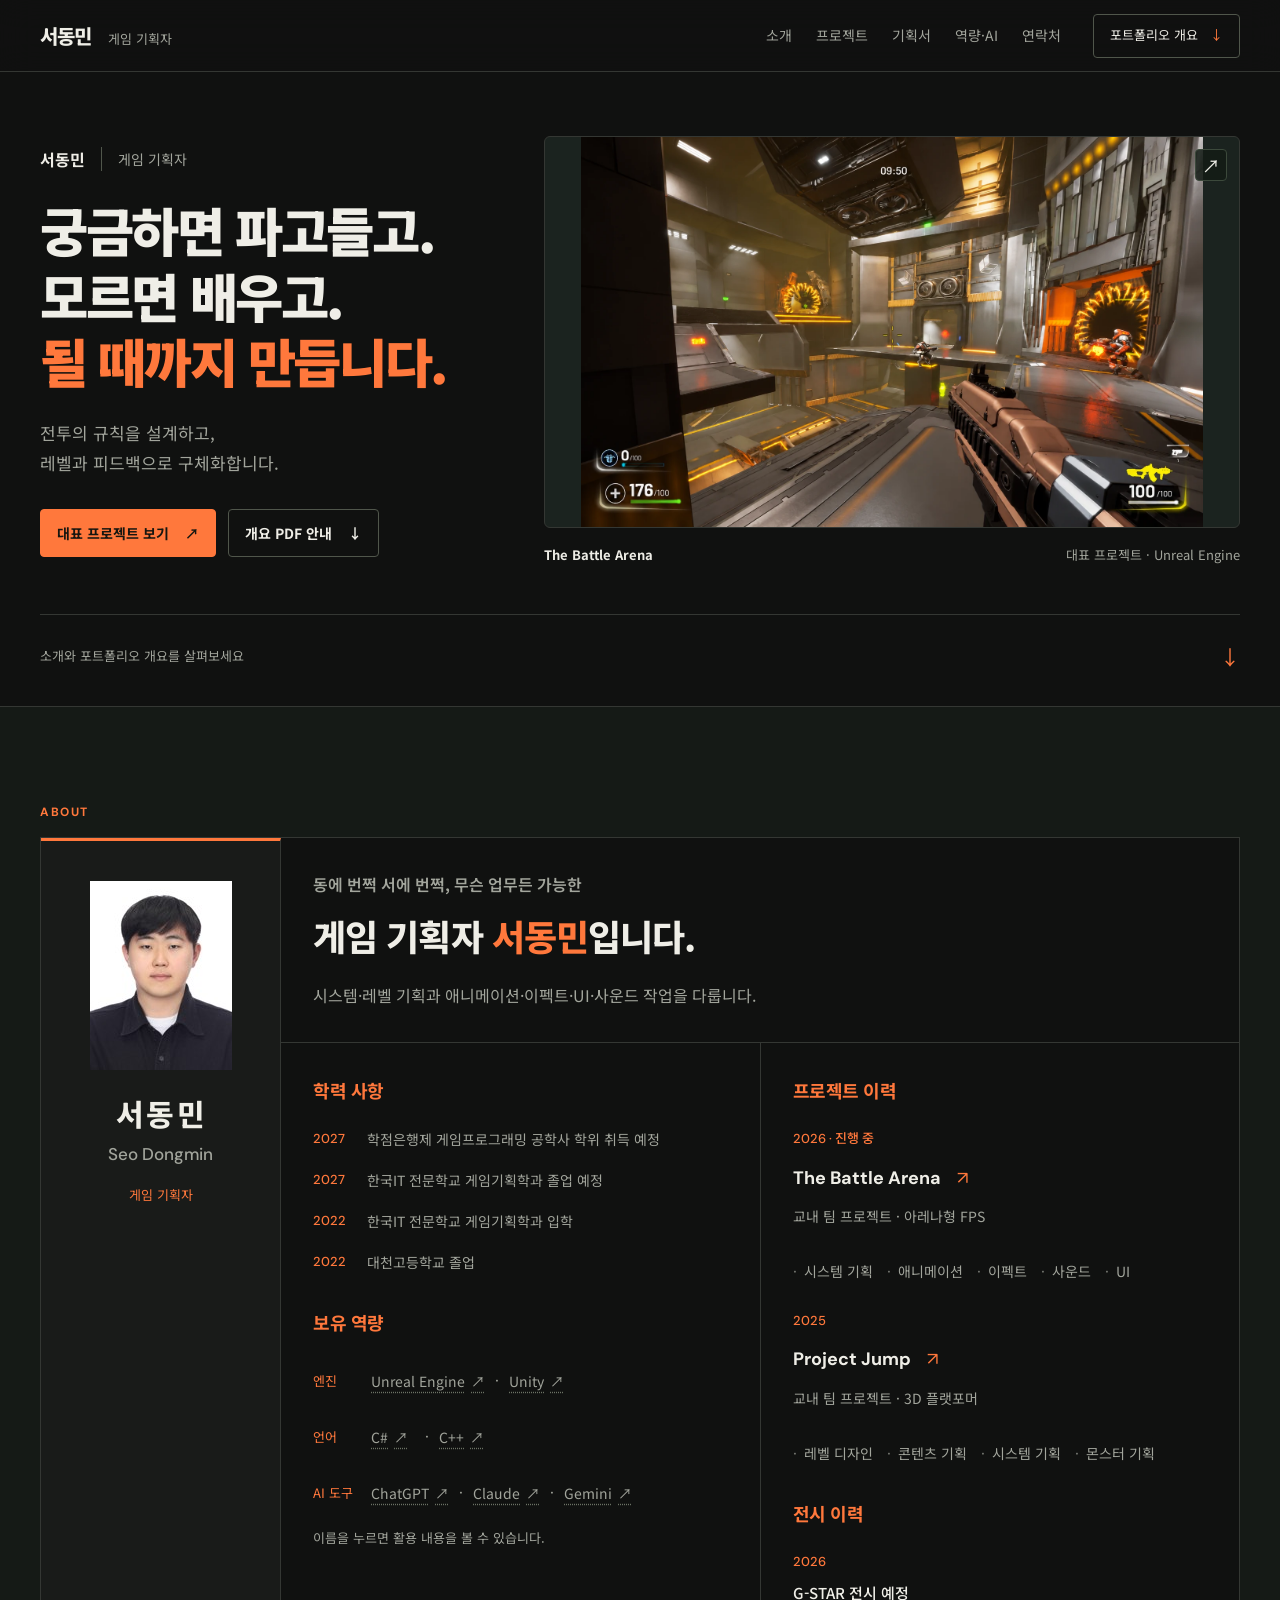
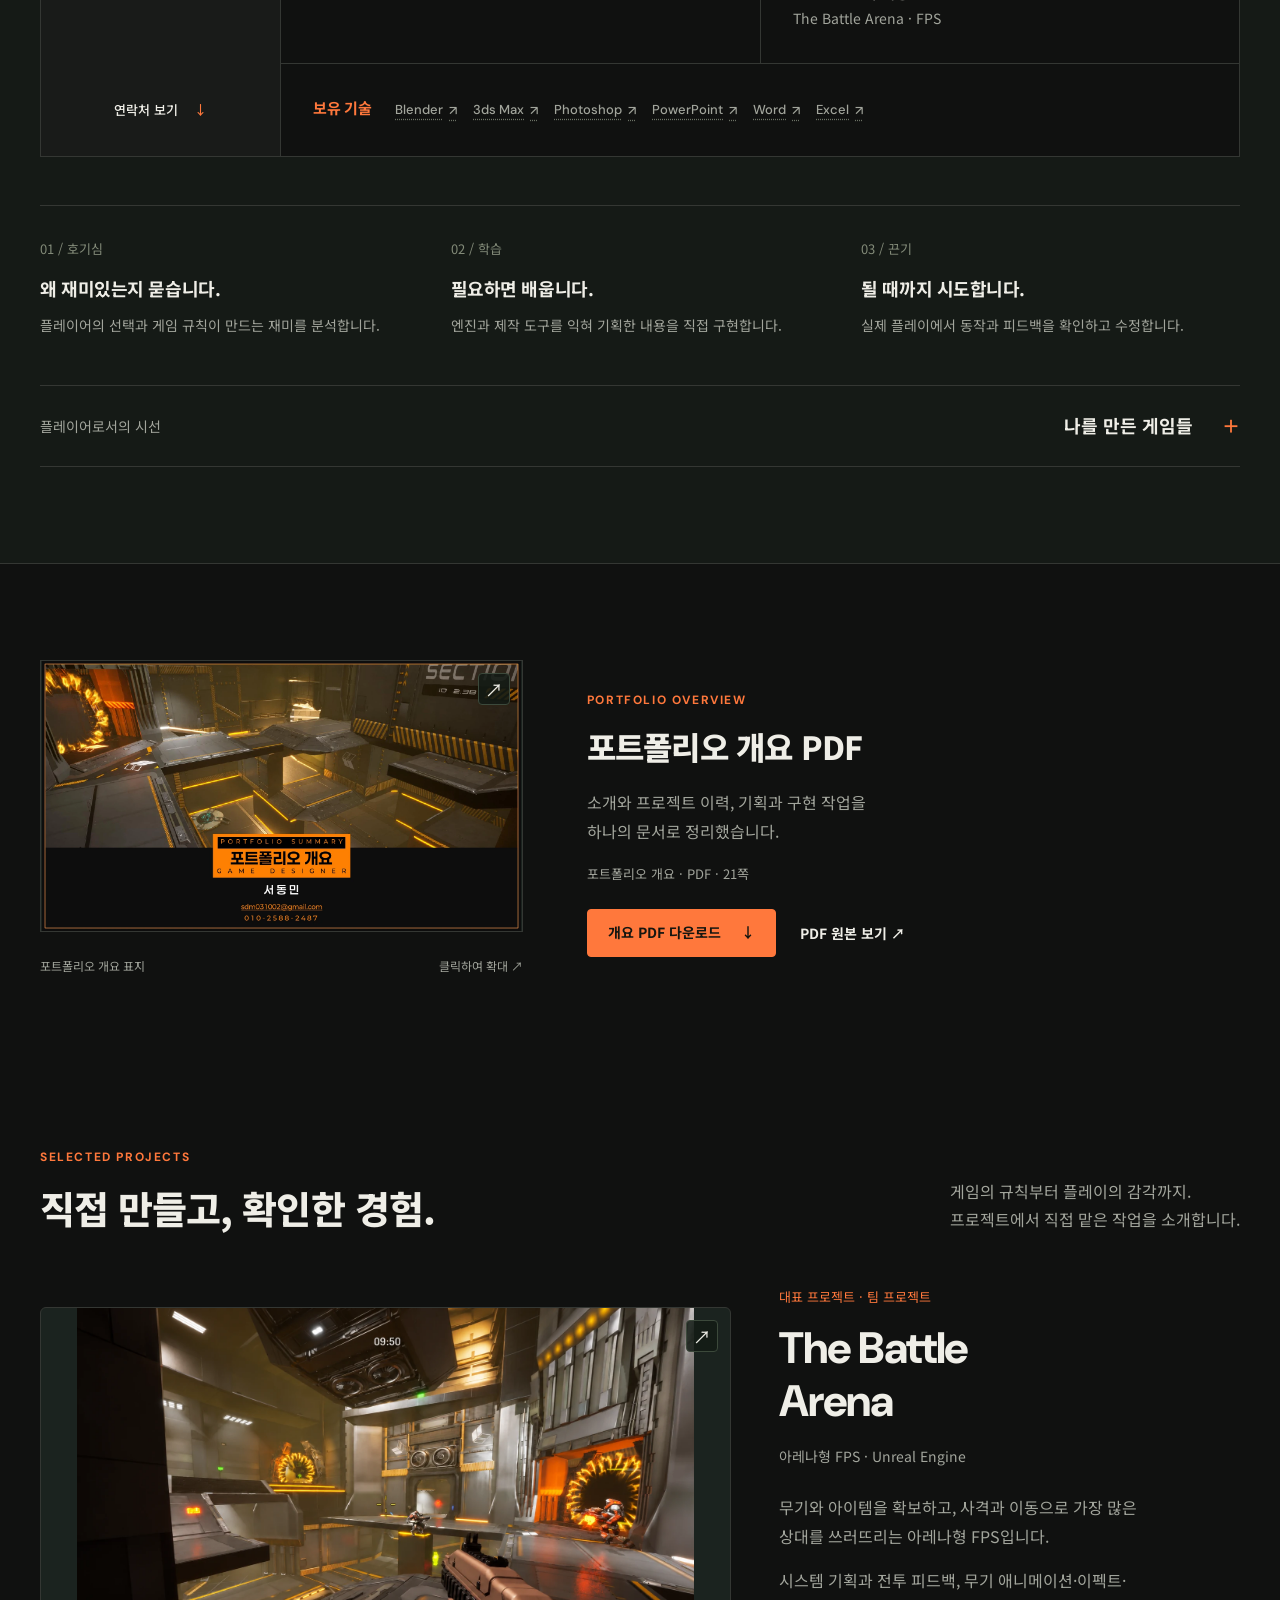
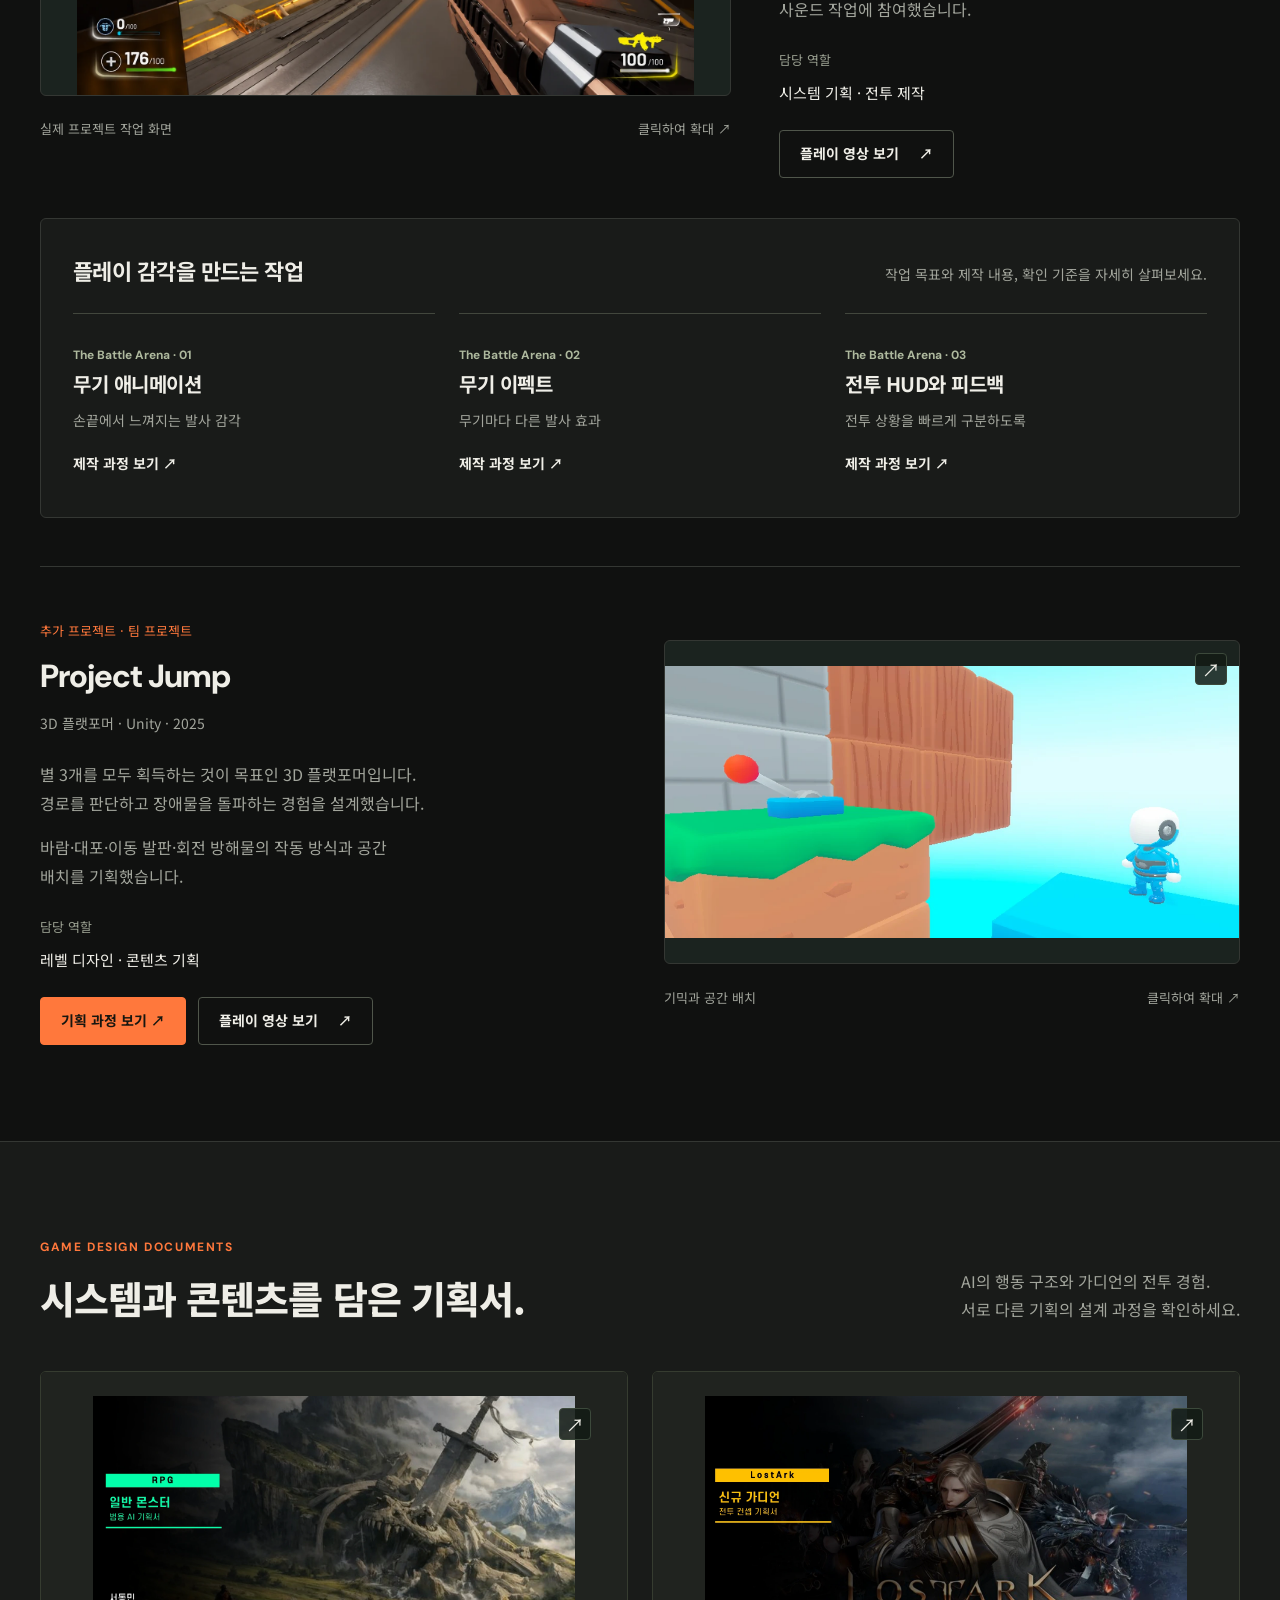
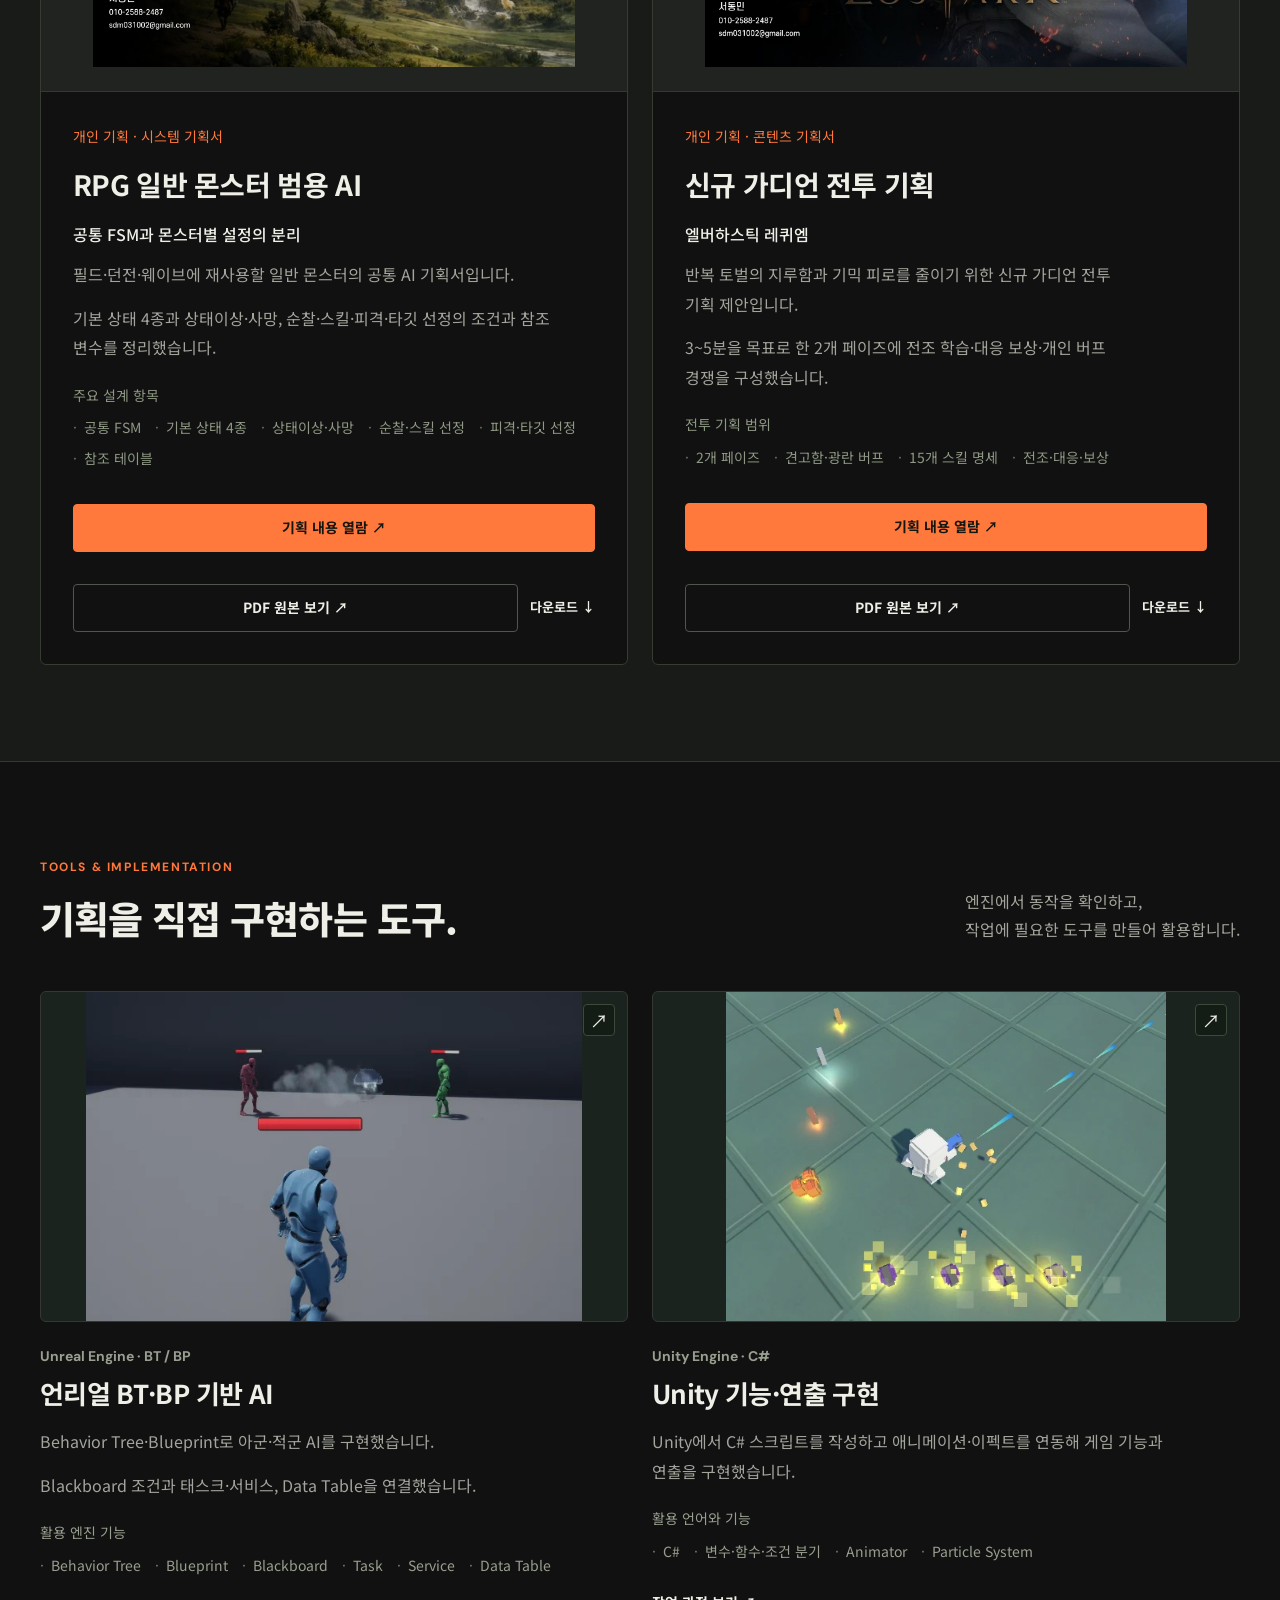
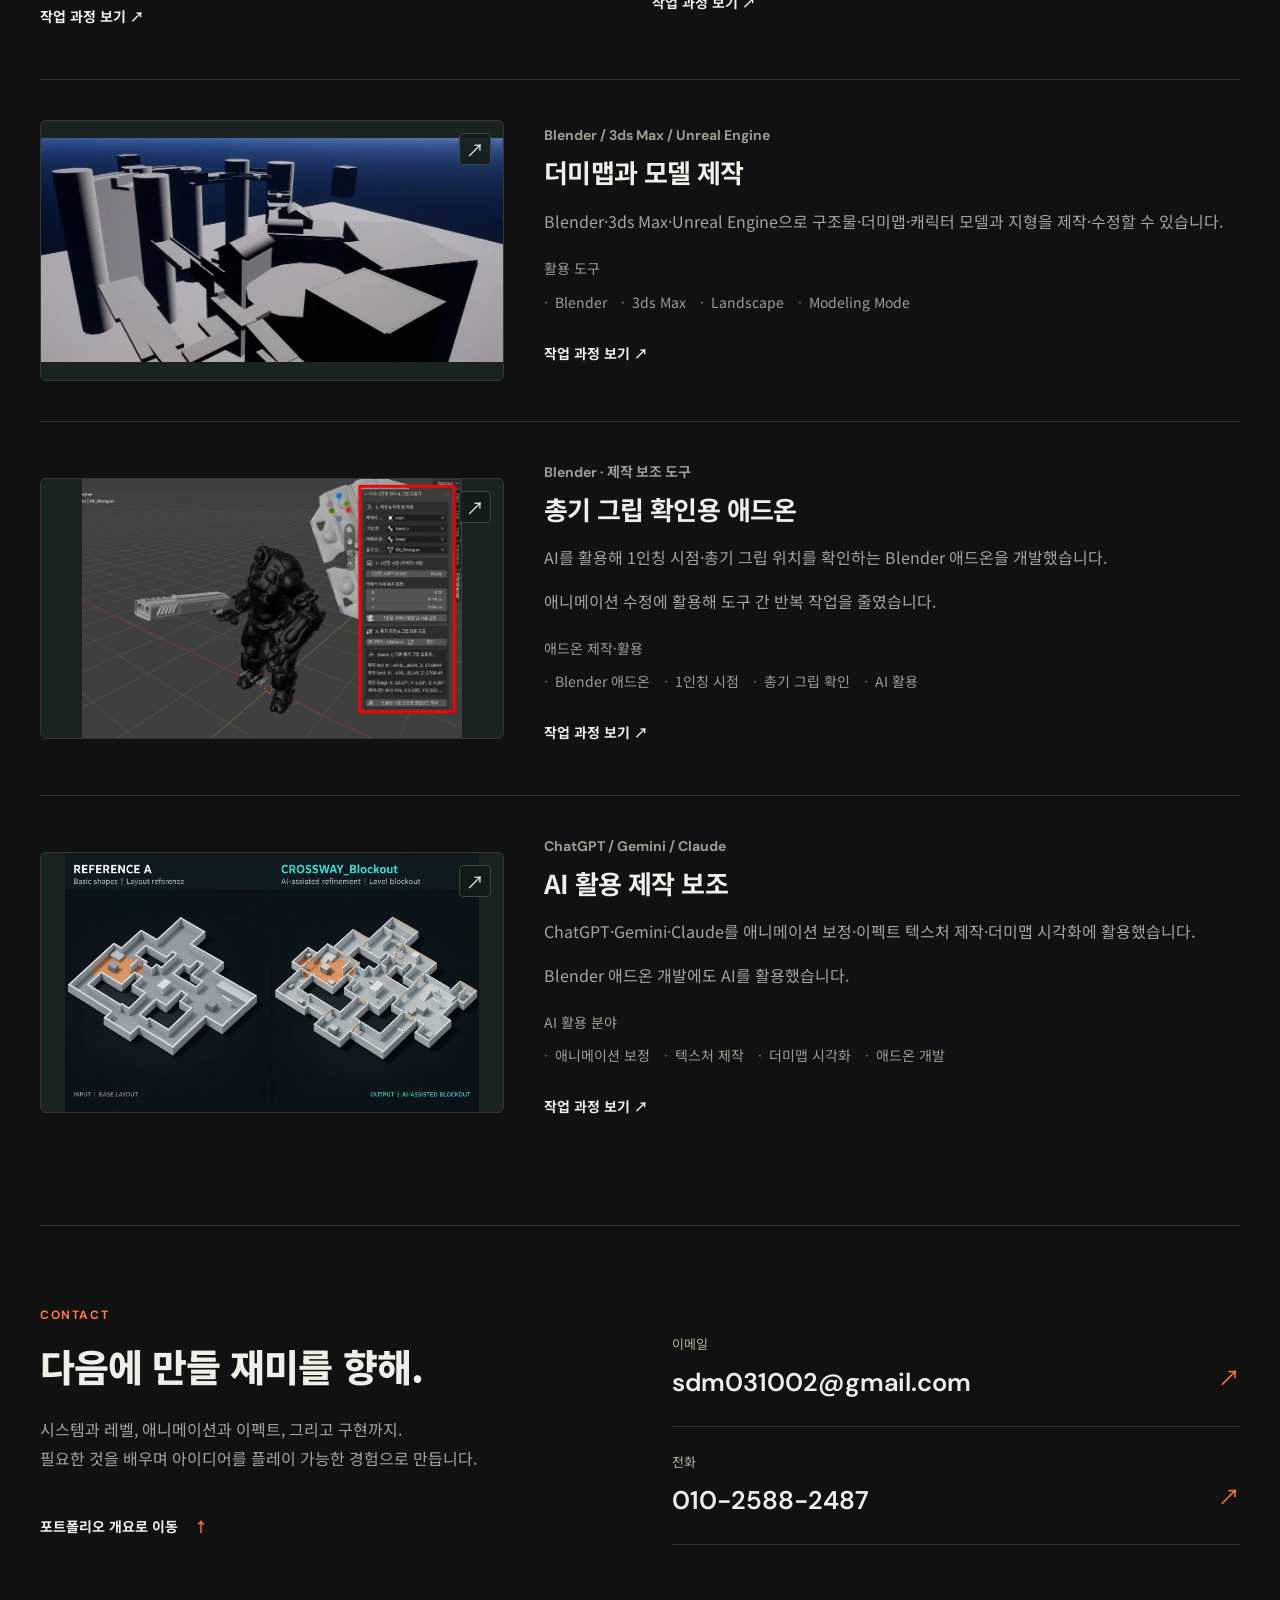
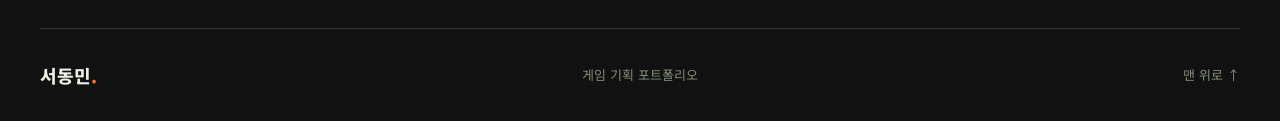
==== commit f2743e95: "Align portfolio content and evidence with latest source PDFs" ====
--- a/서동민.html
+++ b/서동민.html
@@ -10,10 +10,10 @@
   <link rel="preconnect" href="https://fonts.googleapis.com">
   <link rel="preconnect" href="https://fonts.gstatic.com" crossorigin>
   <link href="https://fonts.googleapis.com/css2?family=DM+Sans:wght@500;600;700;800&amp;family=Noto+Sans+KR:wght@400;500;600;700;800;900&amp;display=swap" rel="stylesheet">
-  <link rel="stylesheet" href="styles.css?v=20261022-caption-expand">
-  <script src="content.js?v=20261022-caption-expand" defer></script>
-  <script src="assets.js" defer></script>
-  <script src="portfolio.js?v=20261022-caption-expand" defer></script>
+  <link rel="stylesheet" href="styles.css?v=20261022-source-review-2">
+  <script src="content.js?v=20261022-source-review-2" defer></script>
+  <script src="assets.js?v=20261022-source-review-2" defer></script>
+  <script src="portfolio.js?v=20261022-source-review-2" defer></script>
 </head>
 <body>
   <a class="skip-link" href="#main-content">본문으로 건너뛰기</a>
@@ -50,7 +50,7 @@
           </div>
         </div>
         <div class="principles" id="principles"></div>
-        <details class="play-history"><summary><span>플레이어로서의 시선</span><span>나를 만든 게임들 <b aria-hidden="true">＋</b></span></summary><div class="play-history-body"><p class="history-intro">FPS와 액션 RPG에서 생존과 전략까지. 플레이한 게임과 작업에 연결한 분석 관점을 정리했습니다.</p><div class="gamegrid" id="gamegrid"></div></div></details>
+        <details class="play-history"><summary><span>플레이어로서의 시선</span><span>나를 만든 게임들 <b aria-hidden="true">＋</b></span></summary><div class="play-history-body"><p class="history-intro">FPS와 액션 RPG에서 생존과 전략까지. 플레이한 게임과 기획에 참고할 관점을 정리했습니다.</p><div class="gamegrid" id="gamegrid"></div></div></details>
       </div>
     </section>
 
@@ -65,12 +65,12 @@
         <article class="featured-project" id="battle-arena" aria-labelledby="battle-title">
           <div class="featured-layout">
             <figure class="project-figure"><div class="media-frame" id="featured-media"></div><figcaption>실제 프로젝트 작업 화면 <button type="button" class="caption-expand" data-media-caption aria-haspopup="dialog" aria-controls="image-modal">클릭하여 확대 ↗</button></figcaption></figure>
-            <div class="project-copy"><span class="tag">대표 프로젝트 · 팀 프로젝트</span><h3 id="battle-title">The Battle<br class="desktop-break"> Arena</h3><p class="project-type">아레나형 FPS · Unreal Engine</p><p>시스템 기획과 전투 피드백, 무기 애니메이션·이펙트·사운드 작업에 참여했습니다.</p><dl class="role-list"><div><dt>담당 역할</dt><dd>시스템 기획 · 전투 제작</dd></div></dl></div>
+            <div class="project-copy"><span class="tag">대표 프로젝트 · 팀 프로젝트</span><h3 id="battle-title">The Battle<br class="desktop-break"> Arena</h3><p class="project-type">아레나형 FPS · Unreal Engine</p><div class="prose"><p>무기와 아이템을 확보하고, 사격과 이동으로 가장 많은 상대를 쓰러뜨리는 아레나형 FPS입니다.</p><p>시스템 기획과 전투 피드백, 무기 애니메이션·이펙트·사운드 작업에 참여했습니다.</p></div><dl class="role-list"><div><dt>담당 역할</dt><dd>시스템 기획 · 전투 제작</dd></div></dl><div class="actions" id="battle-actions"></div></div>
           </div>
-          <div class="contribution-block" id="battle-contributions"><div class="subsection-heading"><h4>플레이 감각을 만드는 작업</h4><p>문제와 해결 과정, 배운 점을 자세히 확인할 수 있습니다.</p></div><div class="task-grid" id="battle-tasks"></div></div>
+          <div class="contribution-block" id="battle-contributions"><div class="subsection-heading"><h4>플레이 감각을 만드는 작업</h4><p>작업 목표와 제작 내용, 확인 기준을 자세히 살펴보세요.</p></div><div class="task-grid" id="battle-tasks"></div></div>
         </article>
         <article class="secondary-project" id="project-jump" aria-labelledby="jump-title">
-          <div class="project-copy"><span class="tag">추가 프로젝트 · 팀 프로젝트</span><h3 id="jump-title">Project Jump</h3><p class="project-type">3D 플랫포머 · Unity · 2025</p><p>바람·대포·이동 발판·회전 방해물의 작동 방식과 공간의 관계를 이해하는 퍼즐·탐험 경험을 설계했습니다.</p><dl class="role-list"><div><dt>담당 역할</dt><dd>레벨 디자인 · 콘텐츠 기획</dd></div></dl><div class="actions" id="jump-actions"></div></div>
+          <div class="project-copy"><span class="tag">추가 프로젝트 · 팀 프로젝트</span><h3 id="jump-title">Project Jump</h3><p class="project-type">3D 플랫포머 · Unity · 2025</p><div class="prose"><p>별 3개를 모두 획득하는 것이 목표인 3D 플랫포머입니다. 경로를 판단하고 장애물을 돌파하는 경험을 설계했습니다.</p><p>바람·대포·이동 발판·회전 방해물의 작동 방식과 공간 배치를 기획했습니다.</p></div><dl class="role-list"><div><dt>담당 역할</dt><dd>레벨 디자인 · 콘텐츠 기획</dd></div></dl><div class="actions" id="jump-actions"></div></div>
           <figure class="project-figure"><div class="media-frame" id="jump-media"></div><figcaption>기믹과 공간 배치 <button type="button" class="caption-expand" data-media-caption aria-haspopup="dialog" aria-controls="image-modal">클릭하여 확대 ↗</button></figcaption></figure>
         </article>
       </div>
--- a/styles.css
+++ b/styles.css
@@ -215,19 +215,16 @@
 .play-history-body { padding: 16px 0 32px; }
 .history-intro { font-size: 16px; color: var(--muted); margin-bottom: 24px; max-width: 70ch; }
 .gamegrid { display: grid; grid-template-columns: repeat(3, minmax(0, 1fr)); gap: 16px; }
-.game { min-width: 0; border: 1px solid #363c30; border-radius: 4px; background: var(--bg); }
-.game > summary { position: relative; min-height: 170px; padding: 24px; cursor: pointer; list-style: none; }
-.game > summary::-webkit-details-marker { display: none; }
-.game summary small { display: block; font-size: 13px; color: #a9b99a; }
-.game summary strong { display: block; font-size: 22px; line-height: 1.4; margin: 12px 0; }
-.game summary span { font-size: 14px; color: var(--muted); line-height: 1.6; display: block; }
-.game[open] { grid-column: 1 / -1; }
-.game[open] > summary { min-height: 0; border-bottom: 1px solid var(--line); }
-.inside { padding: 24px; }
-.draft-label { color: #a9b99a; font-size: 13px; margin-bottom: 24px; }
-.game-story { display: grid; grid-template-columns: repeat(3, minmax(0, 1fr)); gap: 32px; list-style: none; padding: 0; margin: 0; }
-.game-story b { font-size: 15px; }
-.game-story p { font-size: 16px; color: var(--muted); line-height: 1.8; margin-top: 16px; word-break: keep-all; }
+.game { min-width: 0; min-height: 200px; padding: 24px; border: 1px solid var(--line); border-radius: 4px; background: var(--bg); color: var(--ink); text-align: left; transition: border-color .15s; }
+.game:hover, .game:focus-visible { border-color: var(--accent); }
+.game > small { display: block; font-size: 13px; color: var(--muted); }
+.game > strong { display: block; font-size: 22px; line-height: 1.4; margin: 12px 0; }
+.game-headline { display: block; font-size: 14px; color: var(--muted); line-height: 1.6; }
+.game-action { display: flex; align-items: center; gap: 8px; margin-top: 16px; color: var(--muted); font-size: 13px; line-height: 1.6; }
+.game-story { display: grid; gap: 24px; list-style: none; padding: 0; margin: 32px 0 0; }
+.game-story > li + li { padding-top: 24px; border-top: 1px solid var(--line); }
+.game-story h3 { color: var(--accent); font-size: 16px; line-height: 1.6; }
+.game-story p { font-size: 16px; color: var(--muted); line-height: 1.8; margin-top: 8px; word-break: keep-all; }
 
 .overview-section { display: grid; grid-template-columns: minmax(0, .85fr) minmax(0, 1.15fr); gap: 64px; align-items: center; }
 .overview-figure { min-width: 0; }
@@ -263,7 +260,7 @@
 .modal-close span, .image-close span { font-size: 21px; line-height: 1; }
 .modal-close:hover, .image-close:hover { border-color: var(--accent); }
 .modal-body { padding: 32px; overflow-y: auto; overscroll-behavior: contain; }
-#modal[data-mode="capability"] { width: min(720px, calc(100% - 48px)); }
+#modal[data-mode="capability"], #modal[data-mode="game"] { width: min(720px, calc(100% - 48px)); }
 .capability-overview .eyebrow { margin-bottom: 12px; font-size: 13px; letter-spacing: 0; }
 .capability-overview > p:last-child { max-width: 55ch; font-size: 18px; line-height: 1.8; word-break: keep-all; }
 .capability-section { margin-top: 32px; }
@@ -301,7 +298,18 @@
 .detail-content > .prose + .prose { margin-top: 26px; }
 .detail-section .prose > p + p { margin-top: 14px; }
 .detail-group + .detail-group { margin-top: 28px; }
-.detail-group h4 { font-size: 19px; font-weight: 700; line-height: 1.5; margin: 0 0 12px; }
+.detail-group, .evidence-gallery { scroll-margin-top: 20px; }
+.detail-index { margin-bottom: 32px; border: 1px solid var(--line); border-radius: 4px; }
+.detail-index summary { display: flex; align-items: center; justify-content: space-between; gap: 16px; min-height: 48px; padding: 12px 16px; cursor: pointer; font-size: 15px; color: var(--ink); }
+.detail-index summary > span { flex-shrink: 0; font-size: 13px; color: var(--muted); }
+.detail-index summary > span::after { content: ' ＋'; color: var(--ink); }
+.detail-index[open] summary > span::after { content: ' −'; }
+.detail-index nav { display: grid; grid-template-columns: repeat(2, minmax(0, 1fr)); gap: 0 24px; border-top: 1px solid var(--line); padding: 8px 16px; }
+.detail-index nav a { display: flex; align-items: center; justify-content: space-between; gap: 12px; min-height: 44px; padding-block: 8px; color: var(--muted); font-size: 14px; line-height: 1.6; word-break: keep-all; overflow-wrap: anywhere; }
+.detail-index nav a:hover { color: var(--accent); }
+.detail-index nav a > span { flex-shrink: 0; }
+.evidence-jump { margin-top: 16px; }
+.detail-group h4 { color: var(--accent); font-size: 19px; font-weight: 700; line-height: 1.5; margin: 0 0 12px; }
 .detail-group-body { max-width: 680px; }
 .detail-group-body > .prose + .prose { margin-top: 20px; }
 .detail-section .detail-group-list { margin: 0; padding-left: 20px; list-style: disc; }
@@ -444,7 +452,6 @@
   .principles { gap: 24px; }
   .principle b, .principle h3 { font-size: 17px; }
   .gamegrid { grid-template-columns: repeat(2, minmax(0, 1fr)); }
-  .game-story { grid-template-columns: 1fr; gap: 24px; }
   .contact-layout { grid-template-columns: 1fr; gap: 32px; }
   .contact-links { width: 100%; }
   .contact-link strong { font-size: 26px; }
@@ -525,8 +532,7 @@
   .play-history > summary { gap: 8px; }
   .play-history > summary > span { width: 100%; }
   .gamegrid { grid-template-columns: 1fr; }
-  .game > summary { min-height: 155px; padding: 20px; }
-  .inside { padding: 20px; }
+  .game { min-height: 180px; padding: 20px; }
   .overview-section { grid-template-columns: 1fr; gap: 24px; }
   .overview-copy { order: -1; }
   .overview-copy h2 { font-size: 28px; }
@@ -540,7 +546,7 @@
   footer.wrap { font-size: 12px; gap: 16px; }
   footer p { display: none; }
   dialog { width: calc(100% - 16px); max-height: calc(100dvh - 16px); border-radius: 6px; }
-  #modal[data-mode="capability"] { width: calc(100% - 16px); }
+  #modal[data-mode="capability"], #modal[data-mode="game"] { width: calc(100% - 16px); }
   .modal-shell { max-height: calc(100dvh - 18px); }
   .modal-bar { gap: 16px; padding: 12px 16px; }
   .modal-bar h2 { font-size: 17px; }
@@ -555,6 +561,7 @@
   .detail-section h3 { font-size: 24px; margin-bottom: 20px; }
   .detail-section h4 { font-size: 18px; margin-bottom: 12px; }
   .detail-section .detail-group h4 { font-size: 18px; line-height: 1.5; margin-bottom: 12px; }
+  .detail-index nav { grid-template-columns: 1fr; }
   .evidence-gallery { grid-template-columns: 1fr; gap: 24px; }
   #image-modal { width: calc(100% - 16px); }
   .lightbox-content { padding: 16px; max-height: calc(100dvh - 114px); }
